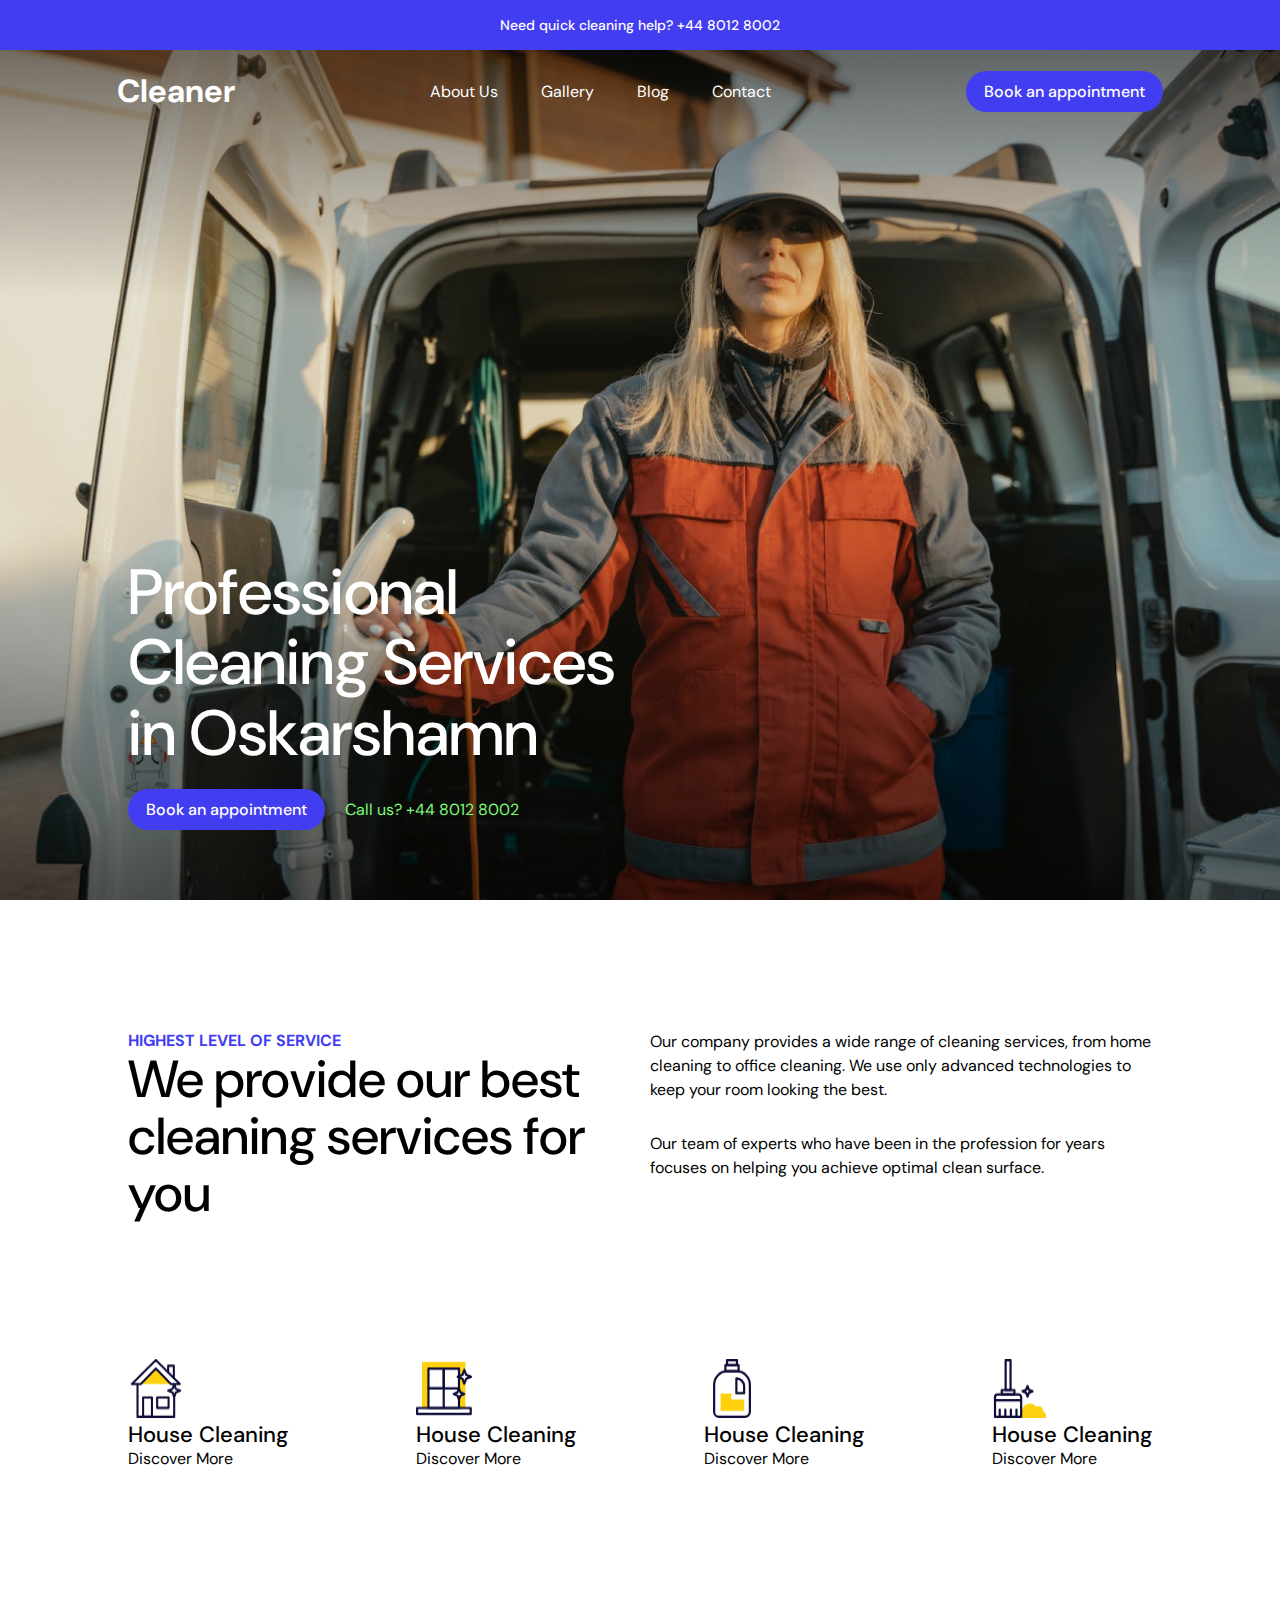
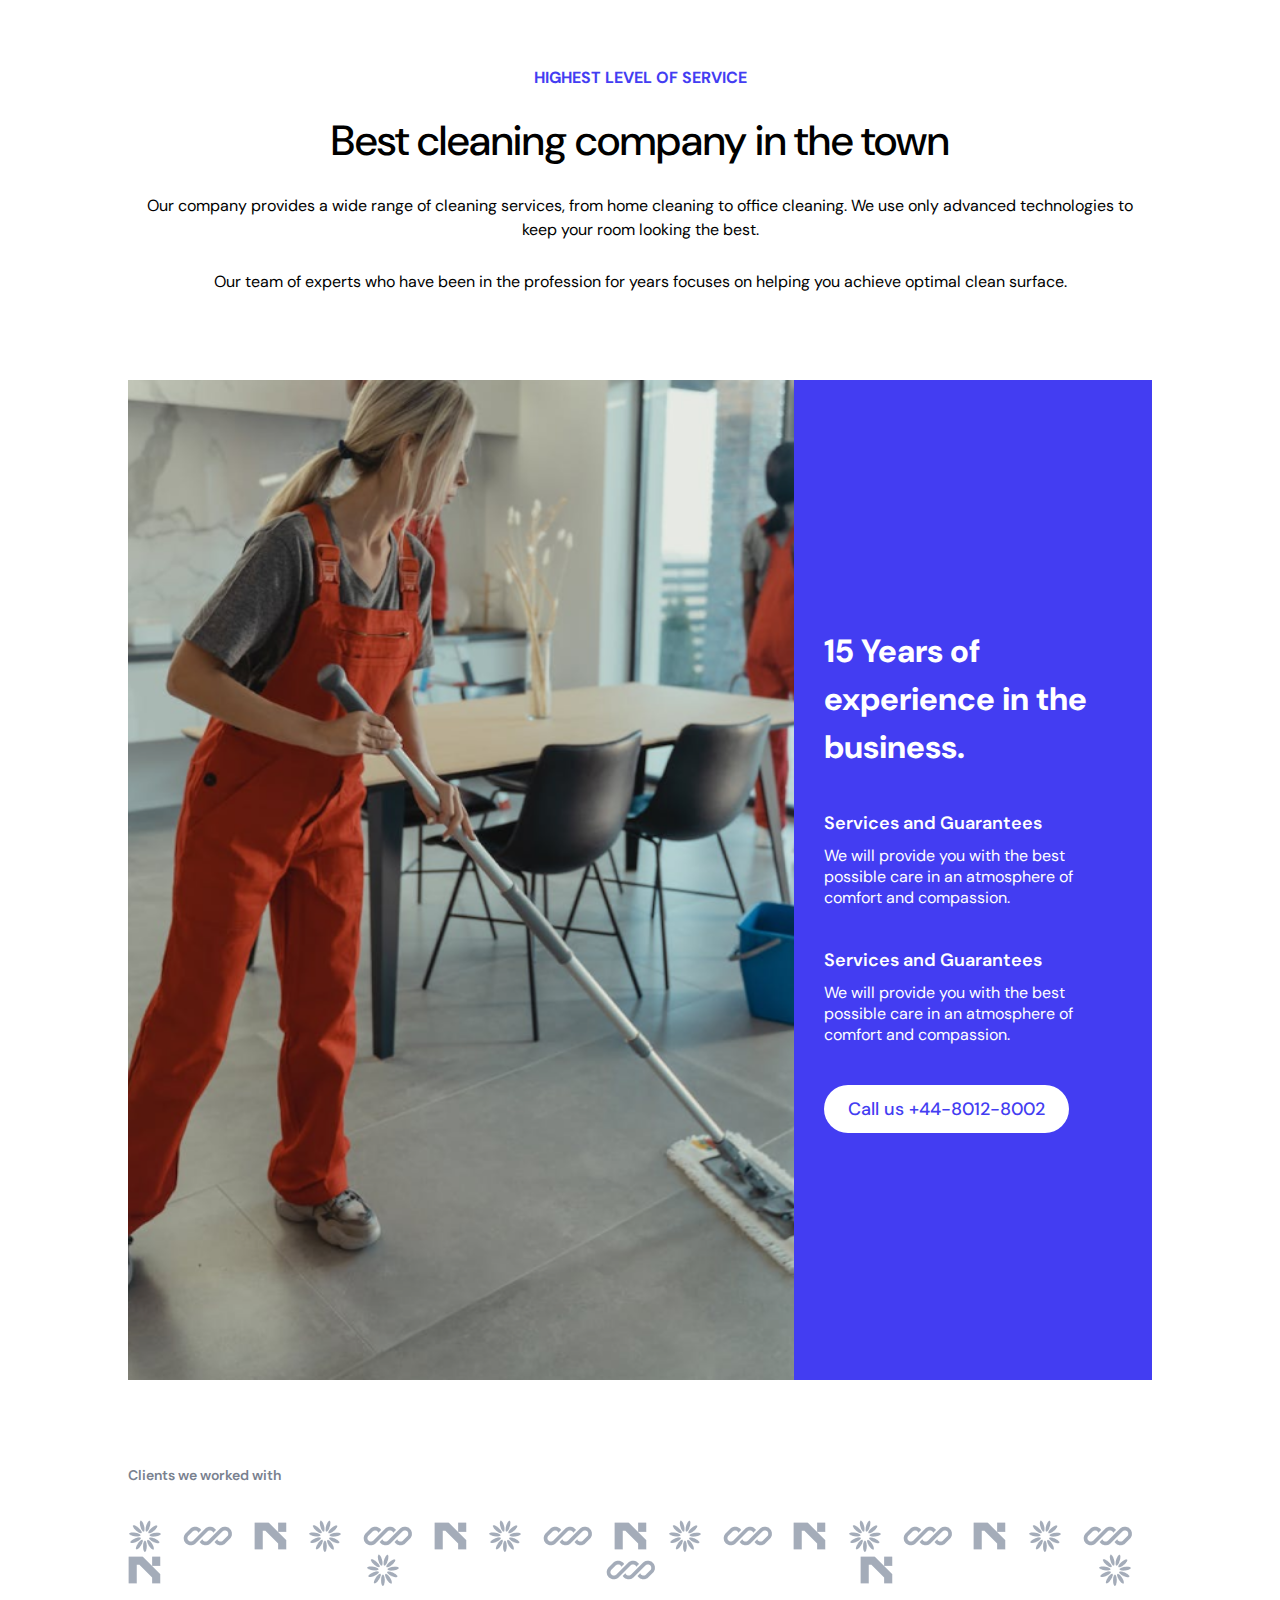
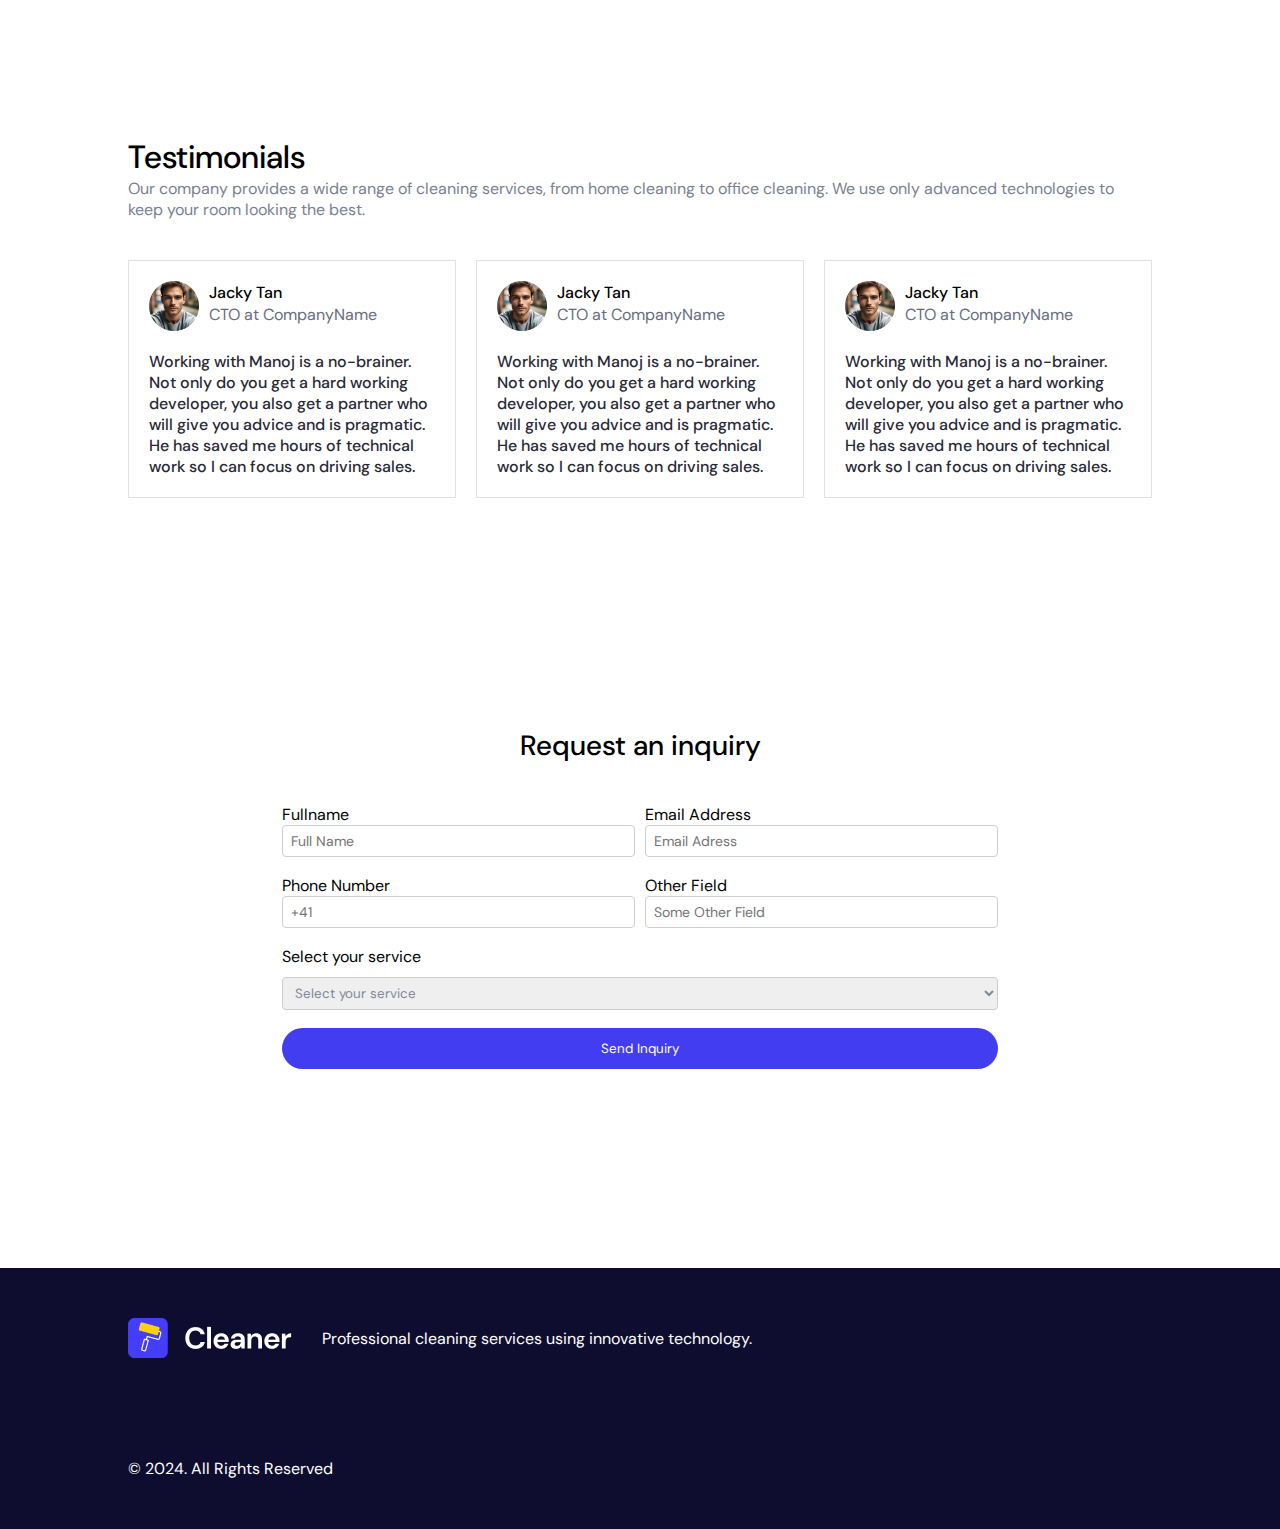
==== index.html @ 1b79e6c8 "Final changes" ====
<!DOCTYPE html>
<html lang="en">
    <head>
        <meta charset="UTF-8" />
        <meta name="format-detection" content="telephone=no" />
        <meta name="viewport" content="width=device-width, initial-scale=1.0" />
        <title>Document</title>
        <link rel="preconnect" href="https://fonts.googleapis.com" />
        <link rel="preconnect" href="https://fonts.gstatic.com" crossorigin />
        <link
            href="https://fonts.googleapis.com/css2?family=DM+Sans:ital,opsz,wght@0,9..40,100..1000;1,9..40,100..1000&display=swap"
            rel="stylesheet"
        />
        <link rel="stylesheet" href="style.css" />
        <script src="script.js"></script>
    </head>
    <body>
        <div id="overlay" class="overlay-nav">
            <div onclick="closeNav()" id="closeButton" class="close-button">
                <svg
                    fill="#000000"
                    height="800px"
                    width="800px"
                    version="1.1"
                    id="Capa_1"
                    xmlns="http://www.w3.org/2000/svg"
                    xmlns:xlink="http://www.w3.org/1999/xlink"
                    viewBox="0 0 460.775 460.775"
                    xml:space="preserve"
                >
                    <path
                        d="M285.08,230.397L456.218,59.27c6.076-6.077,6.076-15.911,0-21.986L423.511,4.565c-2.913-2.911-6.866-4.55-10.992-4.55
                    c-4.127,0-8.08,1.639-10.993,4.55l-171.138,171.14L59.25,4.565c-2.913-2.911-6.866-4.55-10.993-4.55
                    c-4.126,0-8.08,1.639-10.992,4.55L4.558,37.284c-6.077,6.075-6.077,15.909,0,21.986l171.138,171.128L4.575,401.505
                    c-6.074,6.077-6.074,15.911,0,21.986l32.709,32.719c2.911,2.911,6.865,4.55,10.992,4.55c4.127,0,8.08-1.639,10.994-4.55
                    l171.117-171.12l171.118,171.12c2.913,2.911,6.866,4.55,10.993,4.55c4.128,0,8.081-1.639,10.992-4.55l32.709-32.719
                    c6.074-6.075,6.074-15.909,0-21.986L285.08,230.397z"
                    />
                </svg>
            </div>
            <ul class="overlay-links">
                <li>About Us</li>
                <li>Gallery</li>
                <li>Blog</li>
                <li onclick="location.href='contact.html'">Contact</li>
            </ul>
            <button>Book an appointment</button>
        </div>
        <div class="container">
            <div class="header">
                <div class="header-contact">
                    <p>Need quick cleaning help? +44 8012 8002</p>
                </div>
                <div class="navigation">
                    <div onclick="location.href='index.html'" class="left-nav">
                        Cleaner
                    </div>
                    <div class="middle-nav">
                        <ul class="nav-links">
                            <li>About Us</li>
                            <li>Gallery</li>
                            <li>Blog</li>
                            <li onclick="location.href='contact.html'">
                                Contact
                            </li>
                        </ul>
                    </div>
                    <div class="right-nav">
                        <a href="#fullName">
                            <button class="book-button first-book-b">
                                Book an appointment
                            </button></a
                        >

                        <div
                            onclick="openNav()"
                            id="openButton"
                            class="hamburger-menu"
                        >
                            <span class="line-1"></span>
                            <span class="line-2"></span>
                            <span class="line-3"></span>
                        </div>
                    </div>
                </div>
                <div class="header-hero">
                    <h1>
                        Professional Cleaning Services in
                        <span>Oskarshamn</span>
                    </h1>
                    <div>
                        <button
                            onclick="location.href='#fullName'"
                            class="book-button"
                        >
                            Book an appointment
                        </button>
                        <p>Call us? +44 8012 8002</p>
                    </div>
                </div>
            </div>
        </div>
        <main>
            <section class="section-1">
                <div class="main-section">
                    <div class="main-title">
                        <p>HIGHEST LEVEL OF SERVICE</p>
                        <h2>We provide our best cleaning services for you</h2>
                    </div>
                    <div class="main-text">
                        <p>
                            Our company provides a wide range of cleaning
                            services, from home cleaning to office cleaning. We
                            use only advanced technologies to keep your room
                            looking the best.
                        </p>
                        <p>
                            Our team of experts who have been in the profession
                            for years focuses on helping you achieve optimal
                            clean surface.
                        </p>
                    </div>
                </div>

                <div class="services">
                    <div class="service">
                        <div class="service-image">
                            <img src="/images/house-cleaning.png" alt="" />
                        </div>
                        <div class="service-text">
                            <h3>House Cleaning</h3>
                            <p>Discover More</p>
                        </div>
                    </div>
                    <div
                        onclick="location.href='house-cleaning.html'"
                        class="service"
                    >
                        <div class="service-image">
                            <img src="/images/window-cleaning.png" alt="" />
                        </div>
                        <div class="service-text">
                            <h3>House Cleaning</h3>
                            <p>Discover More</p>
                        </div>
                    </div>

                    <div class="service">
                        <div class="service-image">
                            <img src="/images/pest-control.png" alt="" />
                        </div>
                        <div class="service-text">
                            <h3>House Cleaning</h3>
                            <p>Discover More</p>
                        </div>
                    </div>
                    <div class="service">
                        <div class="service-image">
                            <img src="/images/floor-cleaning.png" alt="" />
                        </div>
                        <div class="service-text">
                            <h3>House Cleaning</h3>
                            <p>Discover More</p>
                        </div>
                    </div>
                </div>
                <div class="highest">
                    <h3>HIGHEST LEVEL OF SERVICE</h3>
                    <h1>Best cleaning company in the town</h1>
                    <p>
                        Our company provides a wide range of cleaning services,
                        from home cleaning to office cleaning. We use only
                        advanced technologies to keep your room looking the
                        best.
                    </p>
                    <p>
                        Our team of experts who have been in the profession for
                        years focuses on helping you achieve optimal clean
                        surface.
                    </p>
                </div>
                <div class="experience">
                    <img
                        class="cleaning-image"
                        src="images/cleaning-pic.png"
                        alt=""
                    />

                    <div class="experience-text">
                        <h1>15 Years of experience in the business.</h1>
                        <p class="experience-title">Services and Guarantees</p>
                        <p class="experience-paragraph">
                            We will provide you with the best possible care in
                            an atmosphere of comfort and compassion.
                        </p>
                        <p class="experience-title">Services and Guarantees</p>
                        <p class="experience-paragraph">
                            We will provide you with the best possible care in
                            an atmosphere of comfort and compassion.
                        </p>
                        <button class="call-button">
                            Call us +44-8012-8002
                        </button>
                    </div>
                </div>
                <div class="clients">
                    <div class="clients-text">
                        <p>Clients we worked with</p>
                    </div>
                    <div class="clients-logos">
                        <img src="/images/client1.png" alt="client1" />
                        <img src="/images/client2.png" alt="client2" />
                        <img src="/images/client3.png" alt="client3" />
                        <img src="/images/client1.png" alt="client1" />
                        <img src="/images/client2.png" alt="client2" />
                        <img src="/images/client3.png" alt="client3" />
                        <img src="/images/client1.png" alt="client1" />
                        <img src="/images/client2.png" alt="client2" />
                        <img src="/images/client3.png" alt="client3" />
                        <img src="/images/client1.png" alt="client1" />
                        <img src="/images/client2.png" alt="client2" />
                        <img src="/images/client3.png" alt="client3" />
                        <img src="/images/client1.png" alt="client1" />
                        <img src="/images/client2.png" alt="client2" />
                        <img src="/images/client3.png" alt="client3" />
                        <img src="/images/client1.png" alt="client1" />
                        <img src="/images/client2.png" alt="client2" />
                        <img src="/images/client3.png" alt="client3" />
                        <img src="/images/client1.png" alt="client1" />
                        <img src="/images/client2.png" alt="client2" />
                        <img src="/images/client3.png" alt="client3" />
                        <img src="/images/client1.png" alt="client1" />
                    </div>
                </div>
                <div class="testimonials">
                    <div class="testimonials-text">
                        <h2>Testimonials</h2>
                        <p>
                            Our company provides a wide range of cleaning
                            services, from home cleaning to office cleaning. We
                            use only advanced technologies to keep your room
                            looking the best.
                        </p>
                    </div>
                    <div class="test-cards">
                        <div class="card">
                            <div class="card-header">
                                <div class="card-img">
                                    <img src="/images/profile-pic.png" alt="" />
                                </div>
                                <div class="profile-info">
                                    <p>Jacky Tan</p>
                                    <p>CTO at CompanyName</p>
                                </div>
                            </div>
                            <div class="card-description">
                                <p>
                                    Working with Manoj is a no-brainer. Not only
                                    do you get a hard working developer, you
                                    also get a partner who will give you advice
                                    and is pragmatic. He has saved me hours of
                                    technical work so I can focus on driving
                                    sales.
                                </p>
                            </div>
                        </div>
                        <div class="card">
                            <div class="card-header">
                                <div class="card-img">
                                    <img src="/images/profile-pic.png" alt="" />
                                </div>
                                <div class="profile-info">
                                    <p>Jacky Tan</p>
                                    <p>CTO at CompanyName</p>
                                </div>
                            </div>
                            <div class="card-description">
                                <p>
                                    Working with Manoj is a no-brainer. Not only
                                    do you get a hard working developer, you
                                    also get a partner who will give you advice
                                    and is pragmatic. He has saved me hours of
                                    technical work so I can focus on driving
                                    sales.
                                </p>
                            </div>
                        </div>
                        <div class="card">
                            <div class="card-header">
                                <div class="card-img">
                                    <img src="/images/profile-pic.png" alt="" />
                                </div>
                                <div class="profile-info">
                                    <p>Jacky Tan</p>
                                    <p>CTO at CompanyName</p>
                                </div>
                            </div>
                            <div class="card-description">
                                <p>
                                    Working with Manoj is a no-brainer. Not only
                                    do you get a hard working developer, you
                                    also get a partner who will give you advice
                                    and is pragmatic. He has saved me hours of
                                    technical work so I can focus on driving
                                    sales.
                                </p>
                            </div>
                        </div>
                    </div>
                </div>

                <div class="form-container">
                    <p>Request an inquiry</p>
                    <form action="https://submit-form.com/Z5IP2fcRi">
                        <div class="first-inputs">
                            <div class="input-container">
                                <label for="fullName">Fullname</label>
                                <input
                                    name="fullName"
                                    type="text"
                                    placeholder="Full Name"
                                    id="fullName"
                                    required
                                />
                            </div>
                            <div class="input-container">
                                <label for="emailAddress">Email Address</label>
                                <input
                                    name="emailAddress"
                                    type="email"
                                    placeholder="Email Adress"
                                    id="emailAddress"
                                    required
                                />
                            </div>
                        </div>
                        <div class="second-input">
                            <div class="input-container">
                                <label for="phoneNumber">Phone Number</label>
                                <input
                                    type="number"
                                    placeholder="+41"
                                    name="phoneNumber"
                                    id="phoneNumber"
                                    required
                                />
                            </div>
                            <div class="input-container">
                                <label for="otherField">Other Field</label>
                                <input
                                    name="otherField"
                                    id="otherField"
                                    type="text"
                                    placeholder="Some Other Field"
                                    required
                                />
                            </div>
                        </div>
                        <div
                            style="
                                display: flex;
                                flex-direction: column;
                                gap: 10px;
                            "
                        >
                            <label for="select-service"
                                >Select your service</label
                            >
                            <select
                                id="select"
                                name="select-service1"
                                id="select-service"
                                required
                            >
                                <option value="">Select your service</option>
                                <option value="house-cleaning">
                                    House Cleaning
                                </option>
                                <option value="car-cleaning">
                                    Car Cleaning
                                </option>
                                <option value="room-cleaning">
                                    Room Cleaning
                                </option>
                                <option value="window-cleaning">
                                    Window Cleaning
                                </option>
                            </select>
                        </div>
                        <div class="window-form" id="window-form">
                            <div id="window-grid-div" class="window-grid-div">
                                <div class="input-flex">
                                    <input
                                        type="radio"
                                        id="option1"
                                        name="window1"
                                        value="option1"
                                    />
                                </div>

                                <label class="option-box" for="option1">
                                    <img src="/images/23x52.png" />
                                    <p class="window-type">Window Type</p>
                                    <p class="dimensions">23x52cm</p>
                                </label>
                            </div>
                            <div class="window-grid-div">
                                <div class="input-flex">
                                    <input
                                        type="radio"
                                        id="option2"
                                        name="window2"
                                        value="option2"
                                    />
                                </div>

                                <label class="option-box" for="option2">
                                    <img src="/images/23x52.png" />
                                    <p class="window-type">Window Type</p>
                                    <p class="dimensions">23x52cm</p>
                                </label>
                            </div>
                            <div class="window-grid-div">
                                <div class="input-flex">
                                    <input
                                        type="radio"
                                        id="option3"
                                        name="window3"
                                        value="option3"
                                    />
                                </div>

                                <label class="option-box" for="option3">
                                    <img src="/images/23x52.png" />
                                    <p class="window-type">Window Type</p>
                                    <p class="dimensions">23x52cm</p>
                                </label>
                            </div>
                            <div class="window-grid-div">
                                <div class="input-flex">
                                    <input
                                        type="radio"
                                        id="option4"
                                        name="window4"
                                        value="option4"
                                    />
                                </div>

                                <label class="option-box" for="option4">
                                    <img src="/images/23x52.png" />
                                    <p class="window-type">Window Type</p>
                                    <p class="dimensions">23x52cm</p>
                                </label>
                            </div>
                            <div class="window-grid-div">
                                <div class="input-flex">
                                    <input
                                        type="radio"
                                        id="option5"
                                        name="window5"
                                        value="option5"
                                    />
                                </div>

                                <label class="option-box" for="option5">
                                    <img src="/images/window4.png" />
                                    <p class="window-type">Window Type</p>
                                    <p class="dimensions">23x52cm</p>
                                </label>
                            </div>
                            <div class="window-grid-div">
                                <div class="input-flex">
                                    <input
                                        type="radio"
                                        id="option6"
                                        name="window6"
                                        value="option6"
                                    />
                                </div>

                                <label class="option-box" for="option6">
                                    <img src="/images/window3.png" />
                                    <p class="window-type">Window Type</p>
                                    <p class="dimensions">23x52cm</p>
                                </label>
                            </div>
                            <div class="window-grid-div">
                                <div class="input-flex">
                                    <input
                                        type="radio"
                                        id="option7"
                                        name="window7"
                                        value="option7"
                                    />
                                </div>

                                <label class="option-box" for="option7">
                                    <img src="/images/window2.png" />
                                    <p class="window-type">Window Type</p>
                                    <p class="dimensions">23x52cm</p>
                                </label>
                            </div>
                            <div class="window-grid-div">
                                <div class="input-flex">
                                    <input
                                        type="radio"
                                        id="option8"
                                        name="window8"
                                        value="option8"
                                    />
                                </div>

                                <label class="option-box" for="option8">
                                    <img src="/images/23x52.png" />
                                    <p class="window-type">Window Type</p>
                                    <p class="dimensions">23x52cm</p>
                                </label>
                            </div>
                        </div>

                        <button class="submit-button" type="submit">
                            Send Inquiry
                        </button>
                    </form>
                </div>
            </section>
        </main>
        <footer>
            <div class="footeri">
                <img src="/images/footeri.png" alt="" />
                <p>
                    Professional cleaning services using innovative technology.
                </p>
            </div>
            <div class="footeri-2">
                <p>© 2024. All Rights Reserved</p>
            </div>
        </footer>
        <script>
            const selectElement = document.getElementById('select')
            const windowForm = document.getElementById('window-form')

            const parentDiv = document.getElementById('window-grid-div')
            const radios = document.querySelectorAll('input[name="options"]')

            const elementToStyle = document.getElementById('overlay')
            const closeButton = document.getElementById('closeButton')
            const openButton = document.getElementById('openButton')

            selectElement.addEventListener('change', function () {
                if (this.value === 'window-cleaning') {
                    windowForm.classList.add('selected')
                } else {
                    windowForm.classList.remove('selected')
                }
            })

            function closeNav() {
                elementToStyle.classList.remove('active-overlay')
            }
            function openNav() {
                elementToStyle.classList.toggle('active-overlay')
                console.log('hello')
            }
        </script>
    </body>
</html>
---- style.css ----
* {
    margin: 0;
    padding: 0;
    box-sizing: border-box;
    font-family: DM Sans;
}
html,
body {
    height: 100%;
}
.container {
    position: relative;
    height: 100vh;
    background: url(images/Hero\ -\ Section.png) no-repeat center center fixed;
    -webkit-background-size: cover;
    -moz-background-size: cover;
    -o-background-size: cover;
    background-size: cover;
    max-height: 1000px;
    padding-bottom: 50px;
}
.header {
    display: flex;
    flex-direction: column;
    justify-content: start;
    height: 100%;
    align-items: center;
    margin: auto;
    position: relative;
}
.header-contact {
    font-size: 14px;
    font-weight: 500;
    letter-spacing: -1%;
    background-color: #433df2;
    width: 100%;
    height: 50px;
    color: #ffffff;
    display: flex;
    align-items: center;
    justify-content: center;
}
.navigation {
    display: flex;
    width: 100%;
    justify-content: space-around;
    align-items: center;
    padding: 20px 20px;
}
.left-nav {
    color: #ffffff;
    font-size: 32px;
    font-weight: 700;
}
.nav-links {
    list-style: none;
    display: flex;
    gap: 43px;
    font-weight: 400;
    font-size: 16px;
    color: #ffffff;
}
.nav-links li {
    float: right;
    cursor: pointer;
}

.book-button {
    cursor: pointer;
    outline: none;
    border: none;
    border-radius: 26px;
    background-color: #433df2;
    color: #ffffff;
    padding: 10px 18px;
    font-weight: 500;
    font-size: 16px;
    /*width: 199px;
    height: 41px;*/
}
.right-nav {
    display: flex;
    align-items: center;
    gap: 20px;
}
.hamburger-menu {
    width: 40px;
    height: 30px;
    display: flex;
    flex-direction: column;
    justify-content: space-between;
    display: none;
}
.hamburger-menu span {
    width: 100%;
    height: 3px;
    background-color: #ffffff;
    gap: 10px;
    border-radius: 10px;
}
.header-hero {
    display: flex;
    width: 80%;
    flex-direction: column;
    gap: 20px;
    flex-grow: 1;
    justify-content: end;
    margin: 0px 20px 20px 20px;
    max-width: 1440px;
}
.header-hero h1 {
    font-size: 64px;
    font-weight: 500;
    letter-spacing: -3%;
    line-height: 110%;
    color: #ffffff;
    width: 50%;
}
.header-hero h1 span {
    position: relative;
    z-index: 1;
}
.header-hero h1 span img {
    position: absolute;
    top: 60px;
    left: 20px;
    width: 300px;
    opacity: 0.7;
}
.header-hero div {
    display: flex;
    align-items: center;
    gap: 20px;
}
.header-hero div > p {
    color: #7efb78;
}
/**/

main {
    display: flex;
    justify-content: center;
}
.section-1 {
    width: 80%;
    padding-top: 130px;
    min-height: 100vh;
    max-width: 1440px;
}

.main-section {
    display: flex;
    flex-wrap: wrap;
    gap: 20px;
}
.main-text,
.main-title {
    flex: 1;
}

.main-title p {
    color: #433df2;
    font-weight: bold;
    font-size: 16px;
    letter-spacing: 2%;
}
.main-title h2 {
    font-weight: 500;
    font-size: 52px;
    letter-spacing: -3%;
    line-height: 110%;
}
.main-text p {
    font-family: 400;
    font-size: 16;
    color: #000000;
    line-height: 150%;
    letter-spacing: -3%;
}
.main-text {
    display: flex;
    flex-direction: column;
    gap: 30px;
}
.services {
    margin-top: 136px;
    display: flex;
    gap: 20px;
    flex-wrap: wrap;
    flex-direction: row;
    width: 100%;
    justify-content: space-between;
}
.service {
    min-width: 100px;
    cursor: pointer;
}
.service-image img {
    width: 56px;
    height: 59px;
}
.service-text h3 {
    font-weight: 500;
    font-size: 22px;
    line-height: 110%;
    letter-spacing: -3%;
    color: #000000;
}
.services-div1,
.services-div2 {
    display: flex;
    width: 50%;
}
.service-text {
    font-size: 16px;
    font-weight: 400;
    letter-spacing: -3%;
    line-height: 150%;
}
.highest {
    display: flex;
    flex-direction: column;
    justify-content: center;
    margin-top: 196px;
    text-align: center;
    gap: 28px;
    margin-bottom: 86px;
}
.highest h3 {
    color: #433df2;
    font-weight: bold;
    font-size: 16px;
    letter-spacing: 2%;
}
.highest h1 {
    font-weight: 500;
    font-size: 42px;
    line-height: 120%;
    letter-spacing: -3%;
    color: #000000;
}
.highest p {
    font-weight: 400;
    font-size: 16px;
    line-height: 150%;
    letter-spacing: -3%;
    color: #000000;
}
.clients {
    margin-top: 86px;
    margin-bottom: 149px;
    display: flex;
    flex-direction: column;
    gap: 35px;
}
.clients-logos {
    display: flex;
    flex-wrap: wrap;
    justify-content: space-between;
}
.clients-logos img {
    margin-right: 20px;
    object-fit: contain;
}
.clients-text {
    font-size: 14px;
    font-weight: 600;
    letter-spacing: 6%;
    color: #79818f;
}
.test-cards {
    display: flex;
    justify-content: center;
    flex-wrap: wrap;
    gap: 20px;
}
.card {
    border: 1px solid #dfe1e7;
    padding: 20px;
    flex: 1;
    min-width: 200px;
}
.card-header {
    display: flex;
    gap: 10px;
    margin-bottom: 15px;
}
.profile-info p:first-child {
    font-size: 16px;
    font-weight: 500;
    line-height: 24px;
    letter-spacing: -0.5%;
    color: #000000;
}
.profile-info p:last-child {
    font-size: 14;
    line-height: 20px;
    letter-spacing: -0.5%;
    color: #666d80;
}
.card-description p {
    font-weight: 500;
    font-size: 15;
    color: #272835;
}

.testimonials-text {
    margin-bottom: 40px;
}
.testimonials-text h2 {
    font-weight: 500;
    font-size: 32px;
    letter-spacing: -1%;
    color: #000000;
}
.testimonials-text p {
    font-weight: 400;
    font-size: 16px;
    letter-spacing: -3%;
    color: #79818f;
}
.testimonials {
    margin-bottom: 130px;
}
footer {
    background-color: #0e0d2f;
    padding: 50px 10%;
    color: #ffffff;
    margin-top: 100px;
}
.footeri {
    display: flex;
    align-items: center;
    gap: 30px;
    margin-bottom: 100px;
}
.experience {
    display: flex;
    height: 1000px;
}
.experience-text {
    background-color: #433df2;
    width: 35%;
    height: 100%;
    display: flex;
    flex-direction: column;
    justify-content: center;
    align-items: start;
    gap: 40px;
    text-align: left;
    padding: 30px;
}
.experience-text h1 {
    font-size: 32px;
    font-weight: 800;
    letter-spacing: -3%;
    line-height: 150%;
    color: #ffffff;
}
.experience-title {
    font-weight: 600;
    font-size: 18px;
    letter-spacing: -3%;
    color: #ffffff;
    margin-bottom: -30px;
}
.experience-paragraph {
    font-size: 16px;
    font-weight: 400;
    letter-spacing: -3%;
    color: #ffffff;
}
.cleaning-image {
    max-width: 100%;
    max-height: 100%;
    object-fit: cover;
    width: 65%;
    height: 100%;
    object-position: top;
}
.call-button {
    padding: 12px 24px;
    color: #433df2;
    background-color: #ffffff;
    outline: none;
    border-radius: 26px;
    border: none;
    font-size: 18px;
    font-weight: 500;
    letter-spacing: -1%;
}
.overlay-nav {
    position: fixed;
    top: 0px;
    right: -400px;
    background-color: #ffffff;
    height: 100%;
    display: flex;
    flex-direction: column;
    gap: 30px;
    padding: 30px;
    transition: right 0.7s ease;
}
.active-overlay {
    right: 0px;
    width: 100%;
    z-index: 3;
}
.close-button {
    width: 25px;
    height: 25px;
}
.close-button svg {
    max-width: 100%;
    max-height: 100%;
}
.overlay-links {
    list-style: none;
    display: flex;
    flex-direction: column;
    gap: 30px;
    font-weight: 400;
    font-size: 16px;
}
.overlay-links li {
    font-size: 24px;
    cursor: pointer;
}
.overlay-nav button {
    padding: 12px 24px;
    background-color: #433df2;
    color: #ffffff;
    outline: none;
    border-radius: 26px;
    border: none;
    font-size: 18px;
    font-weight: 500;
    letter-spacing: -1%;
}

@media (max-width: 1024px) {
    .nav-links {
        display: none;
    }
    .navigation {
        padding: 10px;
    }
    .section-1 {
        width: 90%;
    }
    .header-hero div {
        flex-direction: column;
        justify-content: start;
        align-items: start;
    }
    .hamburger-menu {
        display: flex;
    }
    .header-hero h1 {
        font-size: 52px;
        width: 100%;
    }

    .header-hero h1 span img {
        width: 170px;
        top: 40px;
    }
    .first-book-b {
        display: none;
    }
    .experience {
        flex-direction: column;
        height: auto;
    }
    .experience-text,
    .experience img {
        width: 100%;
    }
    .header-hero {
        width: 90%;
    }
    .main-section {
        flex-direction: column;
    }
    .form-container form {
        width: 100%;
        max-width: 100%;
    }
    .first-inputs,
    .second-input {
        flex-direction: column;
    }
    .footeri {
        flex-direction: column;
    }
    .footeri > p {
        text-align: center;
    }
    .footeri-2 p {
        text-align: center;
    }
}
@media (max-width: 762px) {
    .experience-text {
        padding: 20px;
        padding-bottom: 30px;
    }
    .experience-text h1 {
        line-height: 120%;
    }
    .window-form {
        grid-template-columns: repeat(2, 1fr);
    }
    .header-contact {
        text-align: center;
    }
    .navigation {
        justify-content: space-between;
    }
    .footeri-2 {
        display: flex;
        justify-content: center;
        align-items: center;
    }
    .services {
        align-items: center;
        gap: 40px;
    }
    .container {
        background-repeat: repeat-y;
    }
    .main-title h2 {
        font-size: 38px;
    }
    .header-hero h1 {
        font-size: 38px;
    }
    .testimonials-text h2 {
        margin-bottom: 20px;
    }
}
.form-container {
    display: flex;
    position: relative;
    flex-direction: column;
    min-height: 60vh;
    width: 100%;
    max-width: 1440px;
    justify-content: center;
    align-items: center;
}
.form-container > p {
    font-size: 28px;
    color: #000000;
    font-weight: 500;
    margin-bottom: 40px;
}
form {
    max-width: 70%;
    width: 100%;
    display: flex;
    flex-direction: column;
    gap: 18px;
}
.first-inputs,
.second-input {
    display: flex;
    gap: 10px;
}

.input-container {
    display: flex;
    flex-direction: column;
    flex: 1;
}
.input-container input {
    border: 1px solid #cecece;
    padding: 6px 8px;
    border-radius: 4px;
    font-size: 14px;
    color: #818898;
}
.input-container input:placeholder {
    font-family: DM Sans;
}
.submit-button {
    padding: 12px 0px;
    border: none;
    border-radius: 24px;
    color: #ffffff;
    background-color: #433df2;
}
form select {
    border: 1px solid #cecece;
    padding: 6px 8px;
    color: #818898;
    border-radius: 4px;
}
form select:active {
    outline: none;
}
.window-form {
    display: none;
    grid-template-columns: repeat(auto-fit, minmax(130px, 1fr));
    height: auto;
    place-items: center;
    gap: 10px;
}
.selected {
    display: grid;
}
.option-box {
    display: flex;
    flex-direction: column;
}
.window-grid-div {
    display: flex;
    flex-direction: row-reverse;
    border: #b4b4b4 1px solid;
    border-radius: 4px;
    padding: 10px;
    width: 135px;
    height: 200px;
}
.window-grid-div input:checked {
    background-color: #433df2;
}
.input-flex {
    display: inline-block;
    height: 13px;
}
.window-type {
    font-size: 14px;
    font-weight: 500;
}
.dimensions {
    font-size: 12px;
    font-weight: 400;
    color: #79818f;
}
.option-box img {
    aspect-ratio: 9/16;
    max-width: 80%;
    max-height: 100%;
    width: 100%;
}
@media (min-width: 1024px) {
    .active-overlay {
        display: none;
    }
}
html {
    scroll-behavior: smooth;
}
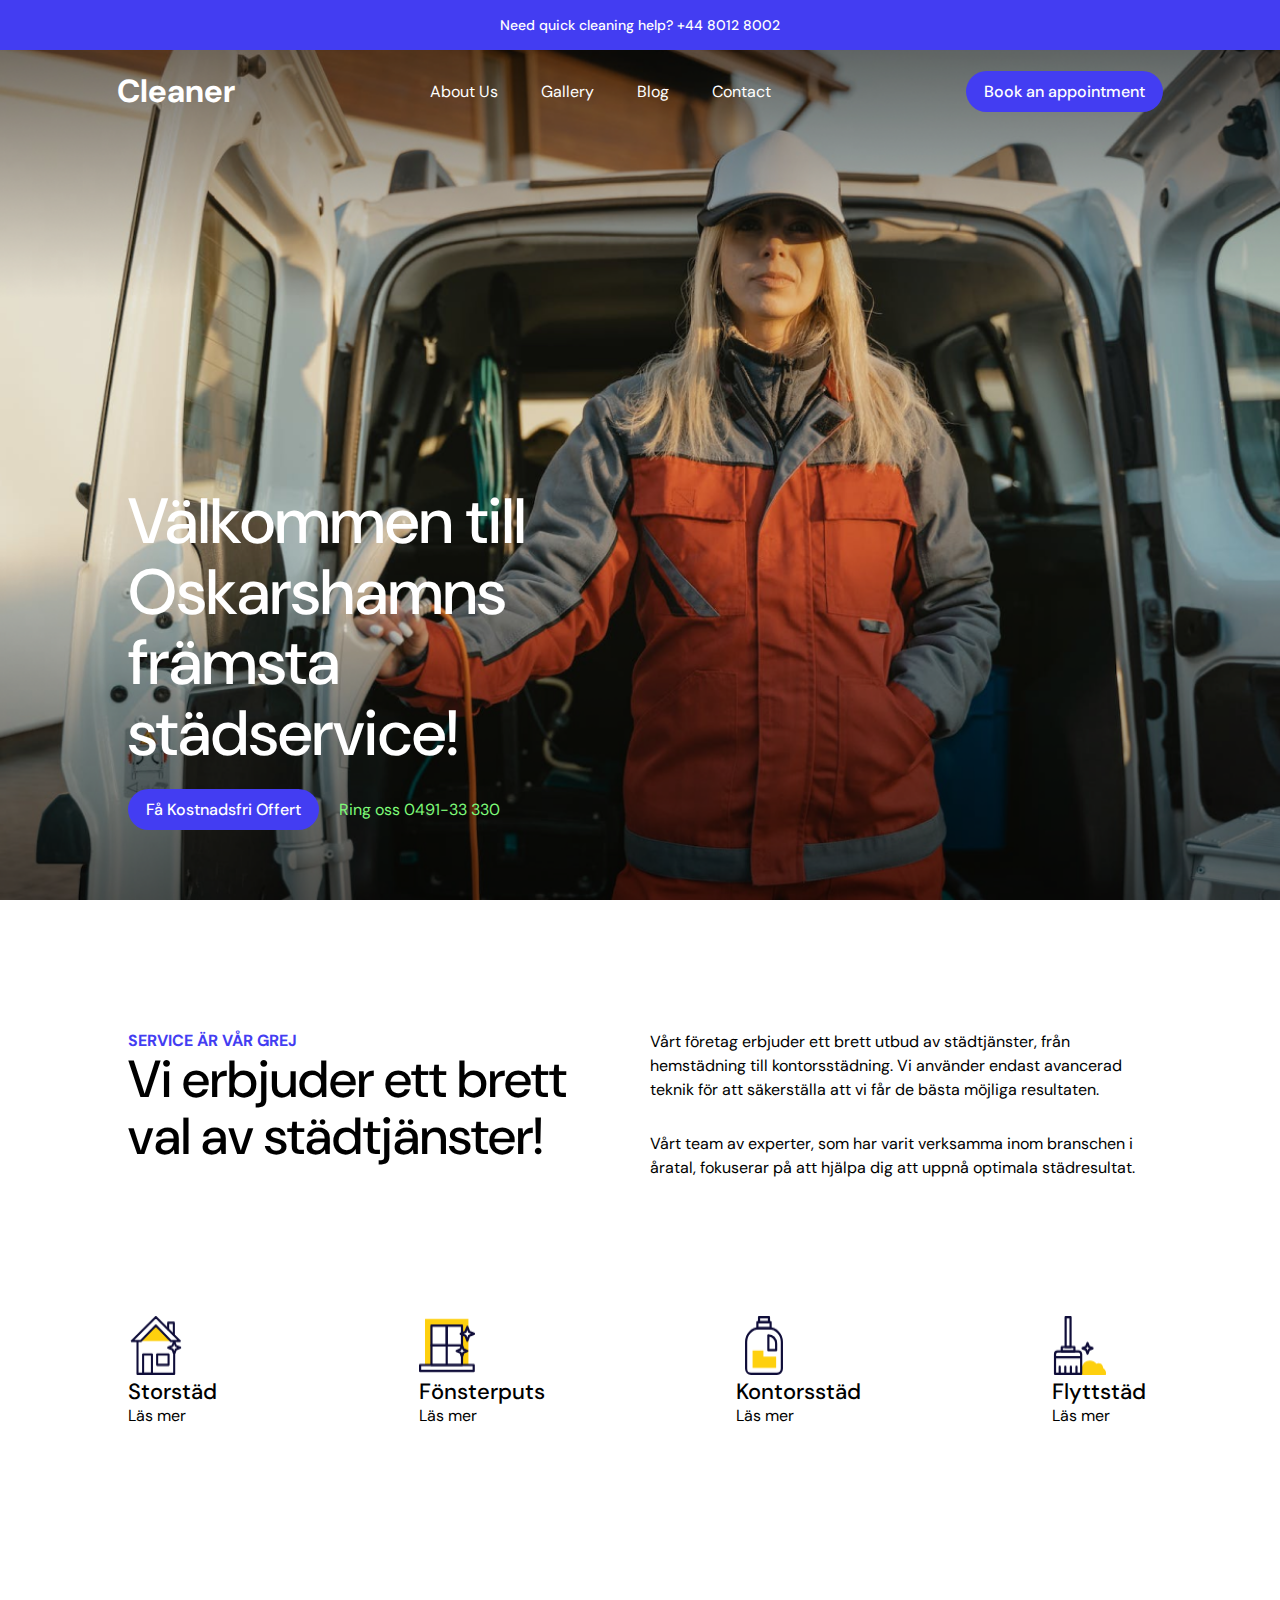
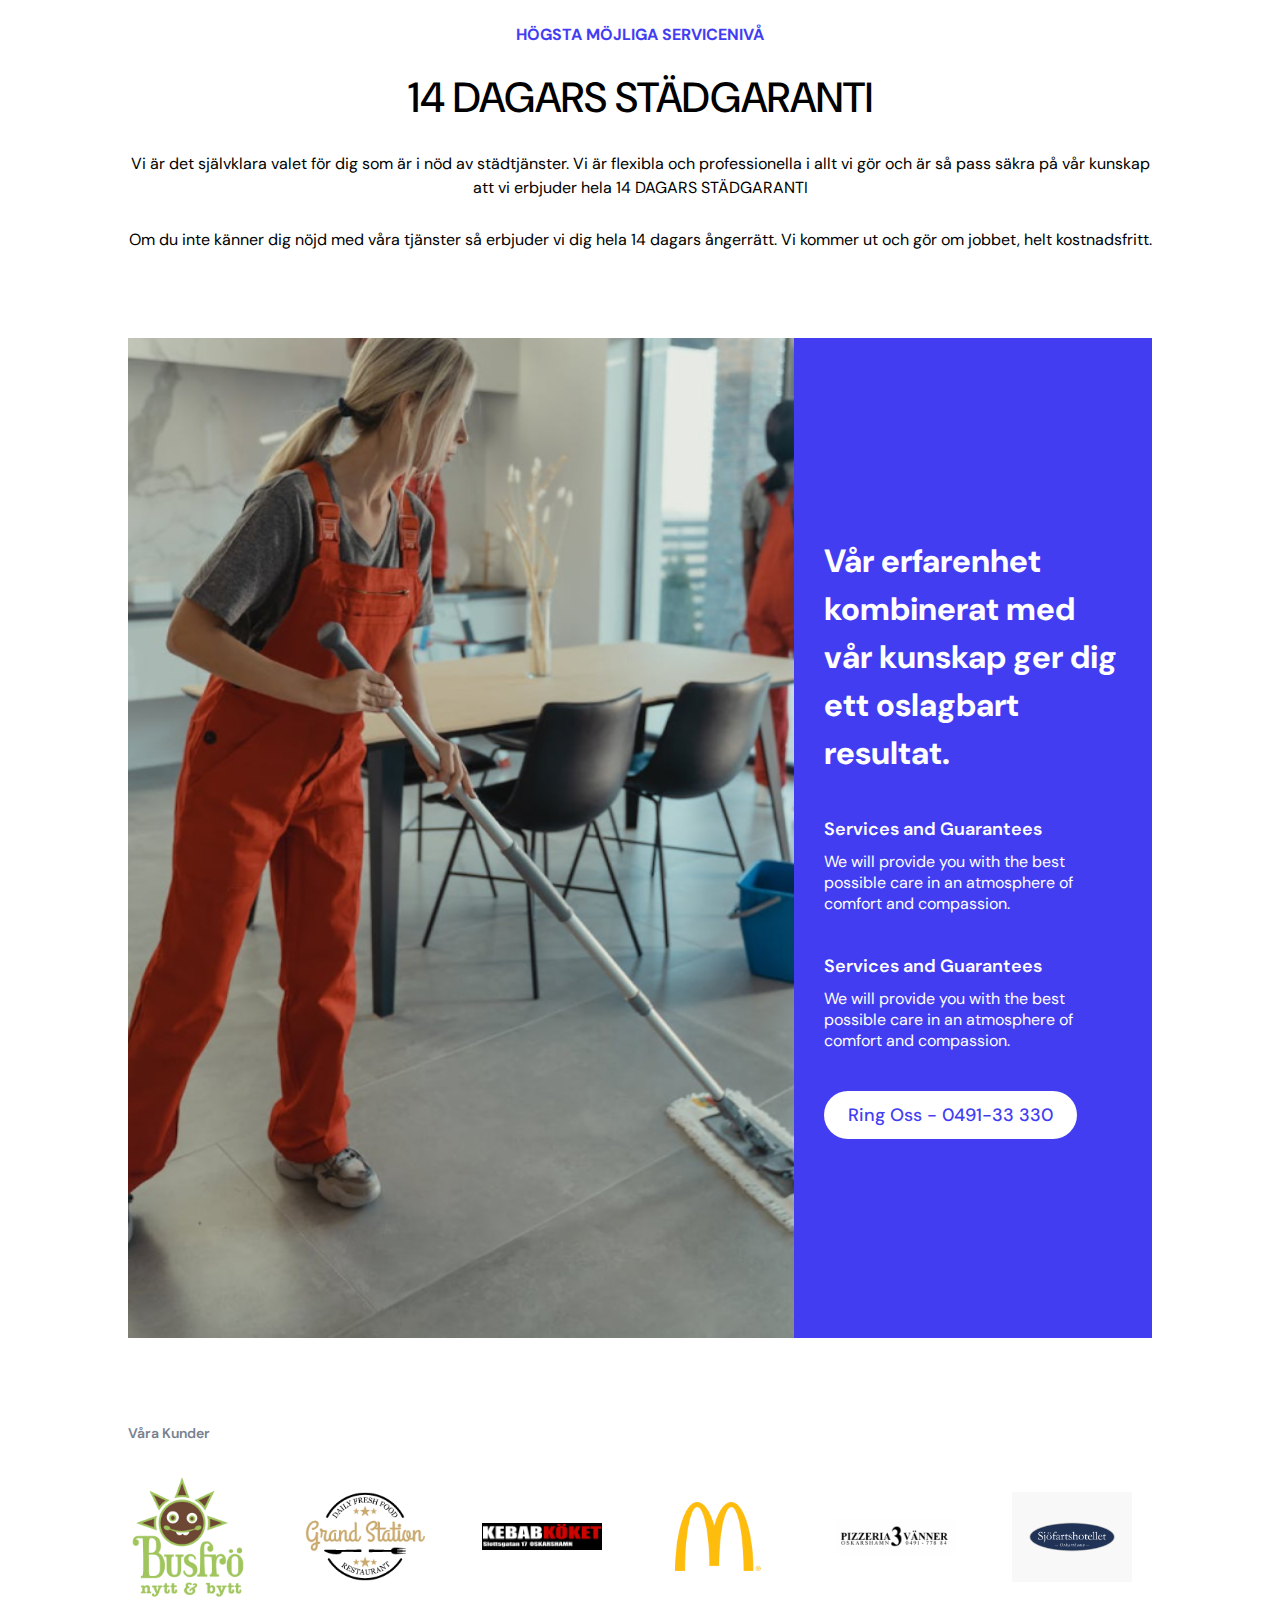
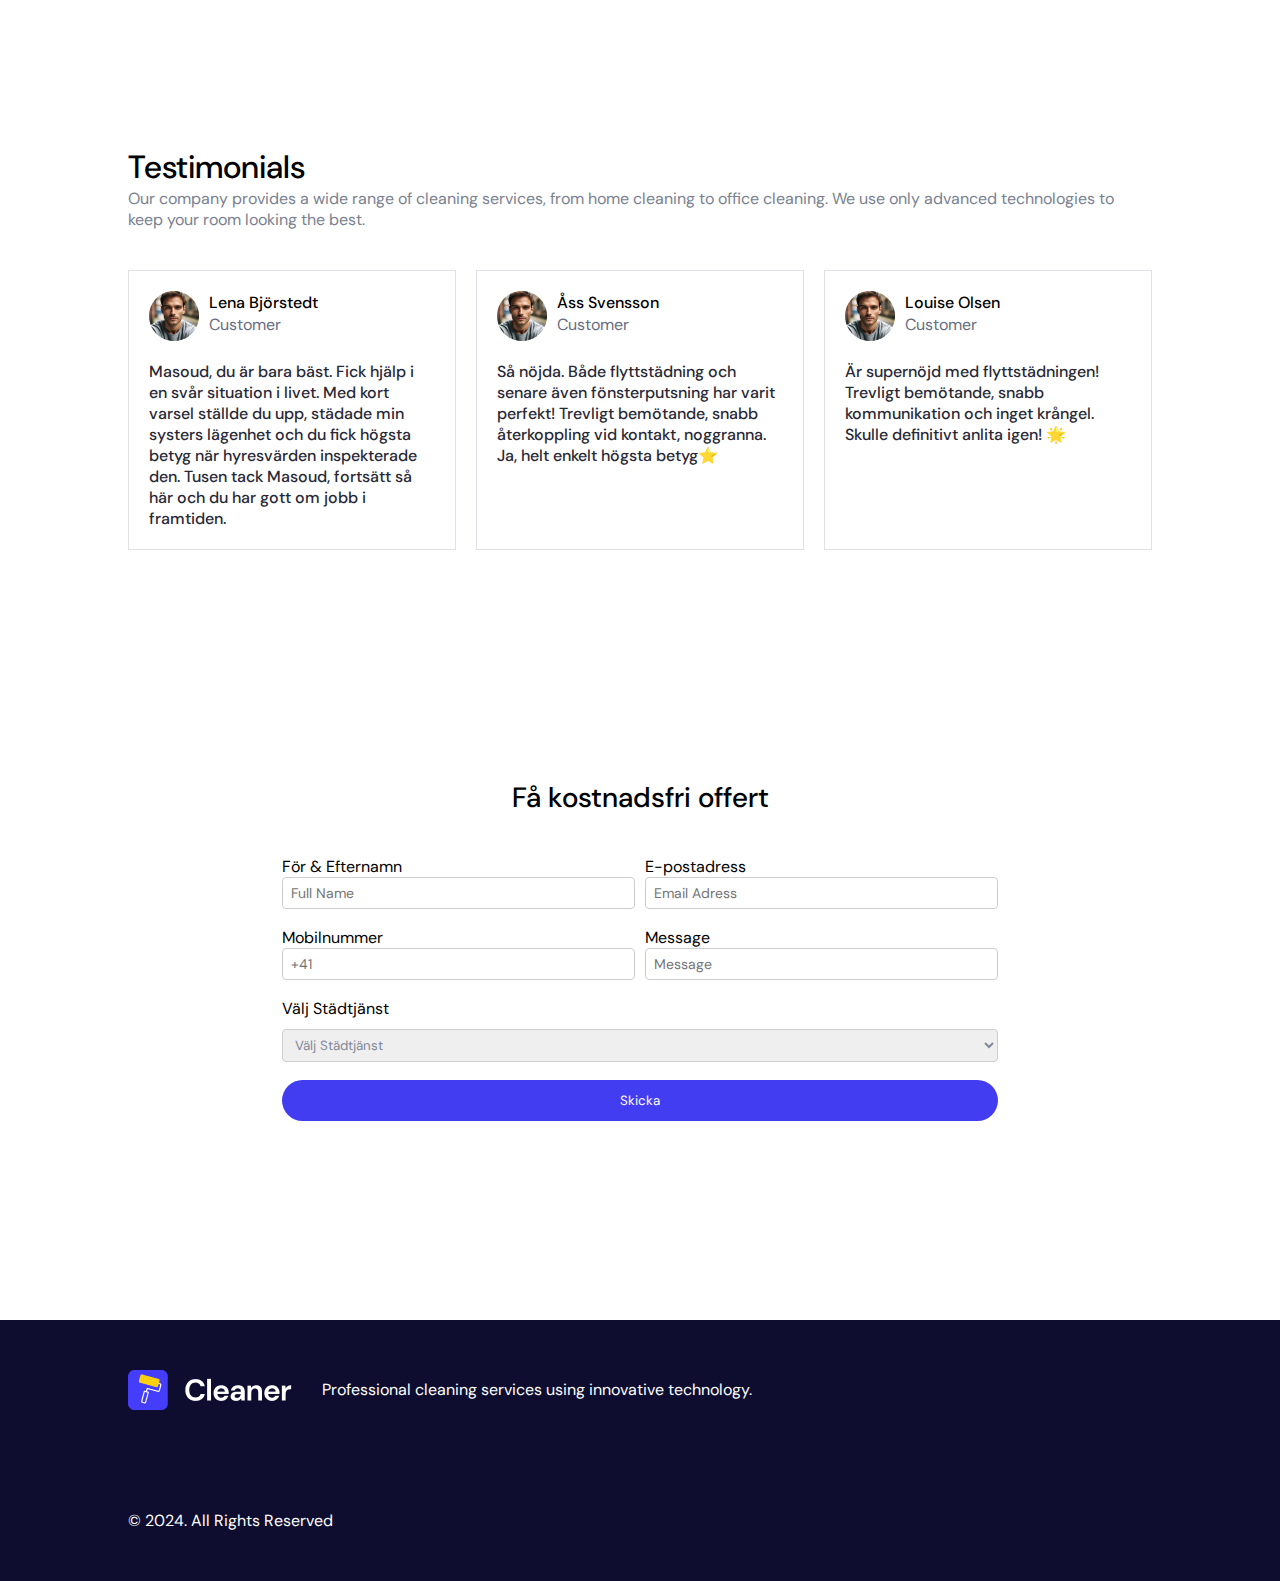
==== commit 434a52f6: "final final final final" ====
--- a/index.html
+++ b/index.html
@@ -3,7 +3,11 @@
     <head>
         <meta charset="UTF-8" />
         <meta name="format-detection" content="telephone=no" />
-        <meta name="viewport" content="width=device-width, initial-scale=1.0" />
+        <meta
+            name="viewport"
+            content="width=device-width, initial-scale=1.0,
+        maximum-scale=1"
+        />
         <title>Document</title>
         <link rel="preconnect" href="https://fonts.googleapis.com" />
         <link rel="preconnect" href="https://fonts.gstatic.com" crossorigin />
@@ -12,7 +16,6 @@
             rel="stylesheet"
         />
         <link rel="stylesheet" href="style.css" />
-        <script src="script.js"></script>
     </head>
     <body>
         <div id="overlay" class="overlay-nav">
@@ -84,18 +87,15 @@
                     </div>
                 </div>
                 <div class="header-hero">
-                    <h1>
-                        Professional Cleaning Services in
-                        <span>Oskarshamn</span>
-                    </h1>
+                    <h1>Välkommen till Oskarshamns främsta städservice!</h1>
                     <div>
                         <button
                             onclick="location.href='#fullName'"
                             class="book-button"
                         >
-                            Book an appointment
+                            Få Kostnadsfri Offert
                         </button>
-                        <p>Call us? +44 8012 8002</p>
+                        <p>Ring oss 0491-33 330</p>
                     </div>
                 </div>
             </div>
@@ -104,79 +104,88 @@
             <section class="section-1">
                 <div class="main-section">
                     <div class="main-title">
-                        <p>HIGHEST LEVEL OF SERVICE</p>
-                        <h2>We provide our best cleaning services for you</h2>
+                        <p>SERVICE ÄR VÅR GREJ</p>
+                        <h2>Vi erbjuder ett brett val av städtjänster!</h2>
                     </div>
                     <div class="main-text">
                         <p>
-                            Our company provides a wide range of cleaning
-                            services, from home cleaning to office cleaning. We
-                            use only advanced technologies to keep your room
-                            looking the best.
+                            Vårt företag erbjuder ett brett utbud av
+                            städtjänster, från hemstädning till kontorsstädning.
+                            Vi använder endast avancerad teknik för att
+                            säkerställa att vi får de bästa möjliga resultaten.
                         </p>
                         <p>
-                            Our team of experts who have been in the profession
-                            for years focuses on helping you achieve optimal
-                            clean surface.
+                            Vårt team av experter, som har varit verksamma inom
+                            branschen i åratal, fokuserar på att hjälpa dig att
+                            uppnå optimala städresultat.
                         </p>
                     </div>
                 </div>
 
                 <div class="services">
-                    <div class="service">
+                    <div
+                        class="service"
+                        onclick="location.href='house-cleaning.html'"
+                    >
                         <div class="service-image">
                             <img src="/images/house-cleaning.png" alt="" />
                         </div>
                         <div class="service-text">
-                            <h3>House Cleaning</h3>
-                            <p>Discover More</p>
+                            <h3>Storstäd</h3>
+                            <p>Läs mer</p>
                         </div>
                     </div>
                     <div
-                        onclick="location.href='house-cleaning.html'"
                         class="service"
+                        onclick="location.href='fonsterputs.html'"
                     >
                         <div class="service-image">
                             <img src="/images/window-cleaning.png" alt="" />
                         </div>
                         <div class="service-text">
-                            <h3>House Cleaning</h3>
-                            <p>Discover More</p>
-                        </div>
-                    </div>
-
-                    <div class="service">
+                            <h3>Fönsterputs</h3>
+                            <p>Läs mer</p>
+                        </div>
+                    </div>
+
+                    <div
+                        class="service"
+                        onclick="location.href='kontorsstad.html'"
+                    >
                         <div class="service-image">
                             <img src="/images/pest-control.png" alt="" />
                         </div>
                         <div class="service-text">
-                            <h3>House Cleaning</h3>
-                            <p>Discover More</p>
-                        </div>
-                    </div>
-                    <div class="service">
+                            <h3>Kontorsstäd</h3>
+                            <p>Läs mer</p>
+                        </div>
+                    </div>
+                    <div
+                        class="service"
+                        onclick="location.href='flyttstad.html'"
+                    >
                         <div class="service-image">
                             <img src="/images/floor-cleaning.png" alt="" />
                         </div>
                         <div class="service-text">
-                            <h3>House Cleaning</h3>
-                            <p>Discover More</p>
+                            <h3>Flyttstäd</h3>
+                            <p>Läs mer</p>
                         </div>
                     </div>
                 </div>
                 <div class="highest">
-                    <h3>HIGHEST LEVEL OF SERVICE</h3>
-                    <h1>Best cleaning company in the town</h1>
+                    <h3>HÖGSTA MÖJLIGA SERVICENIVÅ</h3>
+                    <h1>14 DAGARS STÄDGARANTI</h1>
                     <p>
-                        Our company provides a wide range of cleaning services,
-                        from home cleaning to office cleaning. We use only
-                        advanced technologies to keep your room looking the
-                        best.
+                        Vi är det självklara valet för dig som är i nöd av
+                        städtjänster. Vi är flexibla och professionella i allt
+                        vi gör och är så pass säkra på vår kunskap att vi
+                        erbjuder hela 14 DAGARS STÄDGARANTI
                     </p>
                     <p>
-                        Our team of experts who have been in the profession for
-                        years focuses on helping you achieve optimal clean
-                        surface.
+                        Om du inte känner dig nöjd med våra tjänster så erbjuder
+                        vi dig hela 14 dagars ångerrätt. Vi kommer ut och gör om
+                        jobbet, helt kostnadsfritt.
                     </p>
                 </div>
                 <div class="experience">
@@ -187,7 +196,10 @@
                     />
 
                     <div class="experience-text">
-                        <h1>15 Years of experience in the business.</h1>
+                        <h1>
+                            Vår erfarenhet kombinerat med vår kunskap ger dig
+                            ett oslagbart resultat.
+                        </h1>
                         <p class="experience-title">Services and Guarantees</p>
                         <p class="experience-paragraph">
                             We will provide you with the best possible care in
@@ -199,37 +211,33 @@
                             an atmosphere of comfort and compassion.
                         </p>
                         <button class="call-button">
-                            Call us +44-8012-8002
+                            Ring Oss - 0491-33 330
                         </button>
                     </div>
                 </div>
                 <div class="clients">
                     <div class="clients-text">
-                        <p>Clients we worked with</p>
+                        <p>Våra Kunder</p>
                     </div>
                     <div class="clients-logos">
-                        <img src="/images/client1.png" alt="client1" />
-                        <img src="/images/client2.png" alt="client2" />
-                        <img src="/images/client3.png" alt="client3" />
-                        <img src="/images/client1.png" alt="client1" />
-                        <img src="/images/client2.png" alt="client2" />
-                        <img src="/images/client3.png" alt="client3" />
-                        <img src="/images/client1.png" alt="client1" />
-                        <img src="/images/client2.png" alt="client2" />
-                        <img src="/images/client3.png" alt="client3" />
-                        <img src="/images/client1.png" alt="client1" />
-                        <img src="/images/client2.png" alt="client2" />
-                        <img src="/images/client3.png" alt="client3" />
-                        <img src="/images/client1.png" alt="client1" />
-                        <img src="/images/client2.png" alt="client2" />
-                        <img src="/images/client3.png" alt="client3" />
-                        <img src="/images/client1.png" alt="client1" />
-                        <img src="/images/client2.png" alt="client2" />
-                        <img src="/images/client3.png" alt="client3" />
-                        <img src="/images/client1.png" alt="client1" />
-                        <img src="/images/client2.png" alt="client2" />
-                        <img src="/images/client3.png" alt="client3" />
-                        <img src="/images/client1.png" alt="client1" />
+                        <img
+                            src="/images/busfrö logga masoud.png"
+                            alt="client1"
+                        />
+                        <img src="/images/grand.station.png" alt="client2" />
+                        <img
+                            src="/images/kebabköket oskarsham masoud logo.png"
+                            alt=""
+                        />
+                        <img src="/images/Masoud mcdonalds 1.png" alt="" />
+                        <img
+                            src="/images/pizzeria3vänner logo masoud .png"
+                            alt=""
+                        />
+                        <img
+                            src="/images/sjofartshotellet logo masoud .png"
+                            alt=""
+                        />
                     </div>
                 </div>
                 <div class="testimonials">
@@ -249,18 +257,19 @@
                                     <img src="/images/profile-pic.png" alt="" />
                                 </div>
                                 <div class="profile-info">
-                                    <p>Jacky Tan</p>
-                                    <p>CTO at CompanyName</p>
+                                    <p>Lena Björstedt</p>
+                                    <p>Customer</p>
                                 </div>
                             </div>
                             <div class="card-description">
                                 <p>
-                                    Working with Manoj is a no-brainer. Not only
-                                    do you get a hard working developer, you
-                                    also get a partner who will give you advice
-                                    and is pragmatic. He has saved me hours of
-                                    technical work so I can focus on driving
-                                    sales.
+                                    Masoud, du är bara bäst. Fick hjälp i en
+                                    svår situation i livet. Med kort varsel
+                                    ställde du upp, städade min systers lägenhet
+                                    och du fick högsta betyg när hyresvärden
+                                    inspekterade den. Tusen tack Masoud,
+                                    fortsätt så här och du har gott om jobb i
+                                    framtiden.
                                 </p>
                             </div>
                         </div>
@@ -270,18 +279,16 @@
                                     <img src="/images/profile-pic.png" alt="" />
                                 </div>
                                 <div class="profile-info">
-                                    <p>Jacky Tan</p>
-                                    <p>CTO at CompanyName</p>
+                                    <p>Åss Svensson</p>
+                                    <p>Customer</p>
                                 </div>
                             </div>
                             <div class="card-description">
                                 <p>
-                                    Working with Manoj is a no-brainer. Not only
-                                    do you get a hard working developer, you
-                                    also get a partner who will give you advice
-                                    and is pragmatic. He has saved me hours of
-                                    technical work so I can focus on driving
-                                    sales.
+                                    Så nöjda. Både flyttstädning och senare även
+                                    fönsterputsning har varit perfekt! Trevligt
+                                    bemötande, snabb återkoppling vid kontakt,
+                                    noggranna. Ja, helt enkelt högsta betyg⭐
                                 </p>
                             </div>
                         </div>
@@ -291,18 +298,15 @@
                                     <img src="/images/profile-pic.png" alt="" />
                                 </div>
                                 <div class="profile-info">
-                                    <p>Jacky Tan</p>
-                                    <p>CTO at CompanyName</p>
+                                    <p>Louise Olsen</p>
+                                    <p>Customer</p>
                                 </div>
                             </div>
                             <div class="card-description">
                                 <p>
-                                    Working with Manoj is a no-brainer. Not only
-                                    do you get a hard working developer, you
-                                    also get a partner who will give you advice
-                                    and is pragmatic. He has saved me hours of
-                                    technical work so I can focus on driving
-                                    sales.
+                                    Är supernöjd med flyttstädningen! Trevligt
+                                    bemötande, snabb kommunikation och inget
+                                    krångel. Skulle definitivt anlita igen! 🌟
                                 </p>
                             </div>
                         </div>
@@ -310,11 +314,11 @@
                 </div>
 
                 <div class="form-container">
-                    <p>Request an inquiry</p>
+                    <p>Få kostnadsfri offert</p>
                     <form action="https://submit-form.com/Z5IP2fcRi">
                         <div class="first-inputs">
                             <div class="input-container">
-                                <label for="fullName">Fullname</label>
+                                <label for="fullName">För & Efternamn</label>
                                 <input
                                     name="fullName"
                                     type="text"
@@ -324,7 +328,7 @@
                                 />
                             </div>
                             <div class="input-container">
-                                <label for="emailAddress">Email Address</label>
+                                <label for="emailAddress">E-postadress</label>
                                 <input
                                     name="emailAddress"
                                     type="email"
@@ -336,7 +340,7 @@
                         </div>
                         <div class="second-input">
                             <div class="input-container">
-                                <label for="phoneNumber">Phone Number</label>
+                                <label for="phoneNumber">Mobilnummer</label>
                                 <input
                                     type="number"
                                     placeholder="+41"
@@ -346,12 +350,12 @@
                                 />
                             </div>
                             <div class="input-container">
-                                <label for="otherField">Other Field</label>
+                                <label for="otherField">Message</label>
                                 <input
-                                    name="otherField"
+                                    name="message"
                                     id="otherField"
                                     type="text"
-                                    placeholder="Some Other Field"
+                                    placeholder="Message"
                                     required
                                 />
                             </div>
@@ -363,16 +367,14 @@
                                 gap: 10px;
                             "
                         >
-                            <label for="select-service"
-                                >Select your service</label
-                            >
+                            <label for="select-service">Välj Städtjänst</label>
                             <select
                                 id="select"
                                 name="select-service1"
                                 id="select-service"
                                 required
                             >
-                                <option value="">Select your service</option>
+                                <option value="">Välj Städtjänst</option>
                                 <option value="house-cleaning">
                                     House Cleaning
                                 </option>
@@ -519,7 +521,7 @@
                         </div>
 
                         <button class="submit-button" type="submit">
-                            Send Inquiry
+                            Skicka
                         </button>
                     </form>
                 </div>
--- a/style.css
+++ b/style.css
@@ -261,6 +261,7 @@
 .clients-logos img {
     margin-right: 20px;
     object-fit: contain;
+    width: 120px;
 }
 .clients-text {
     font-size: 14px;
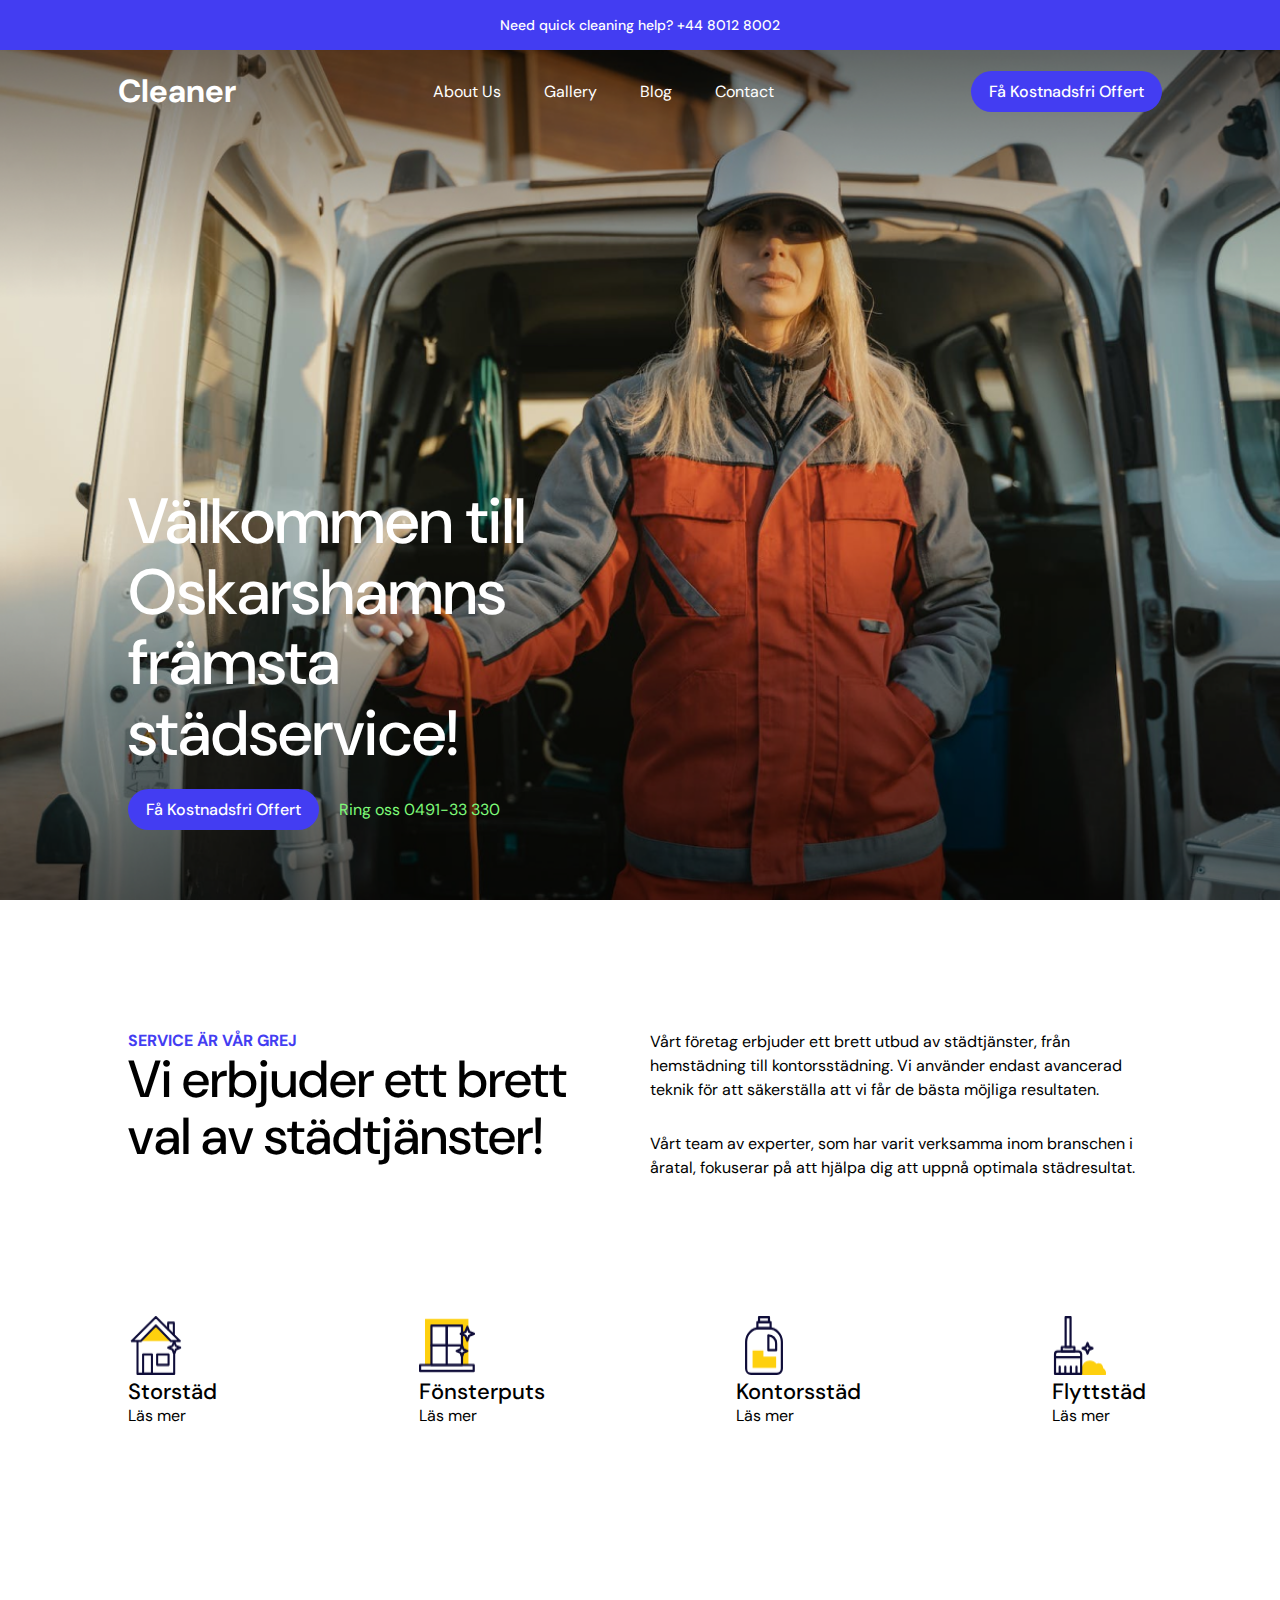
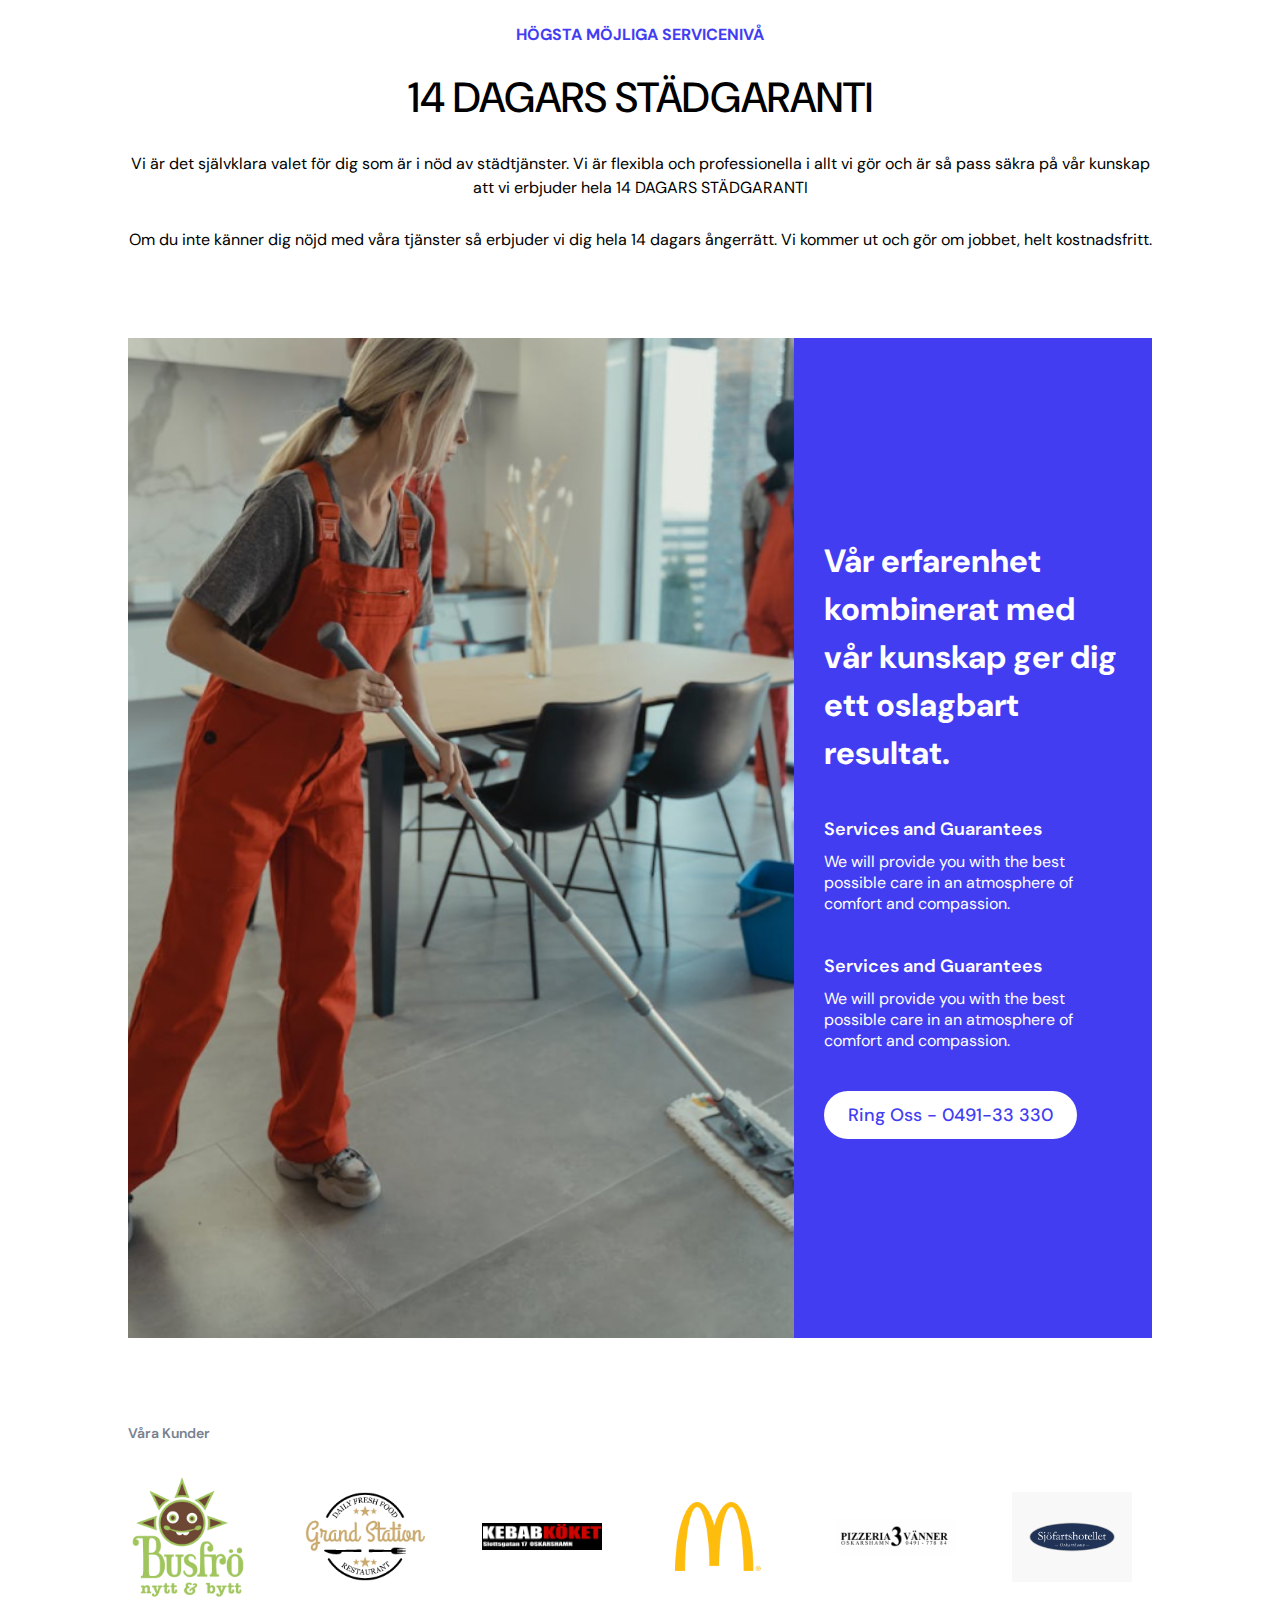
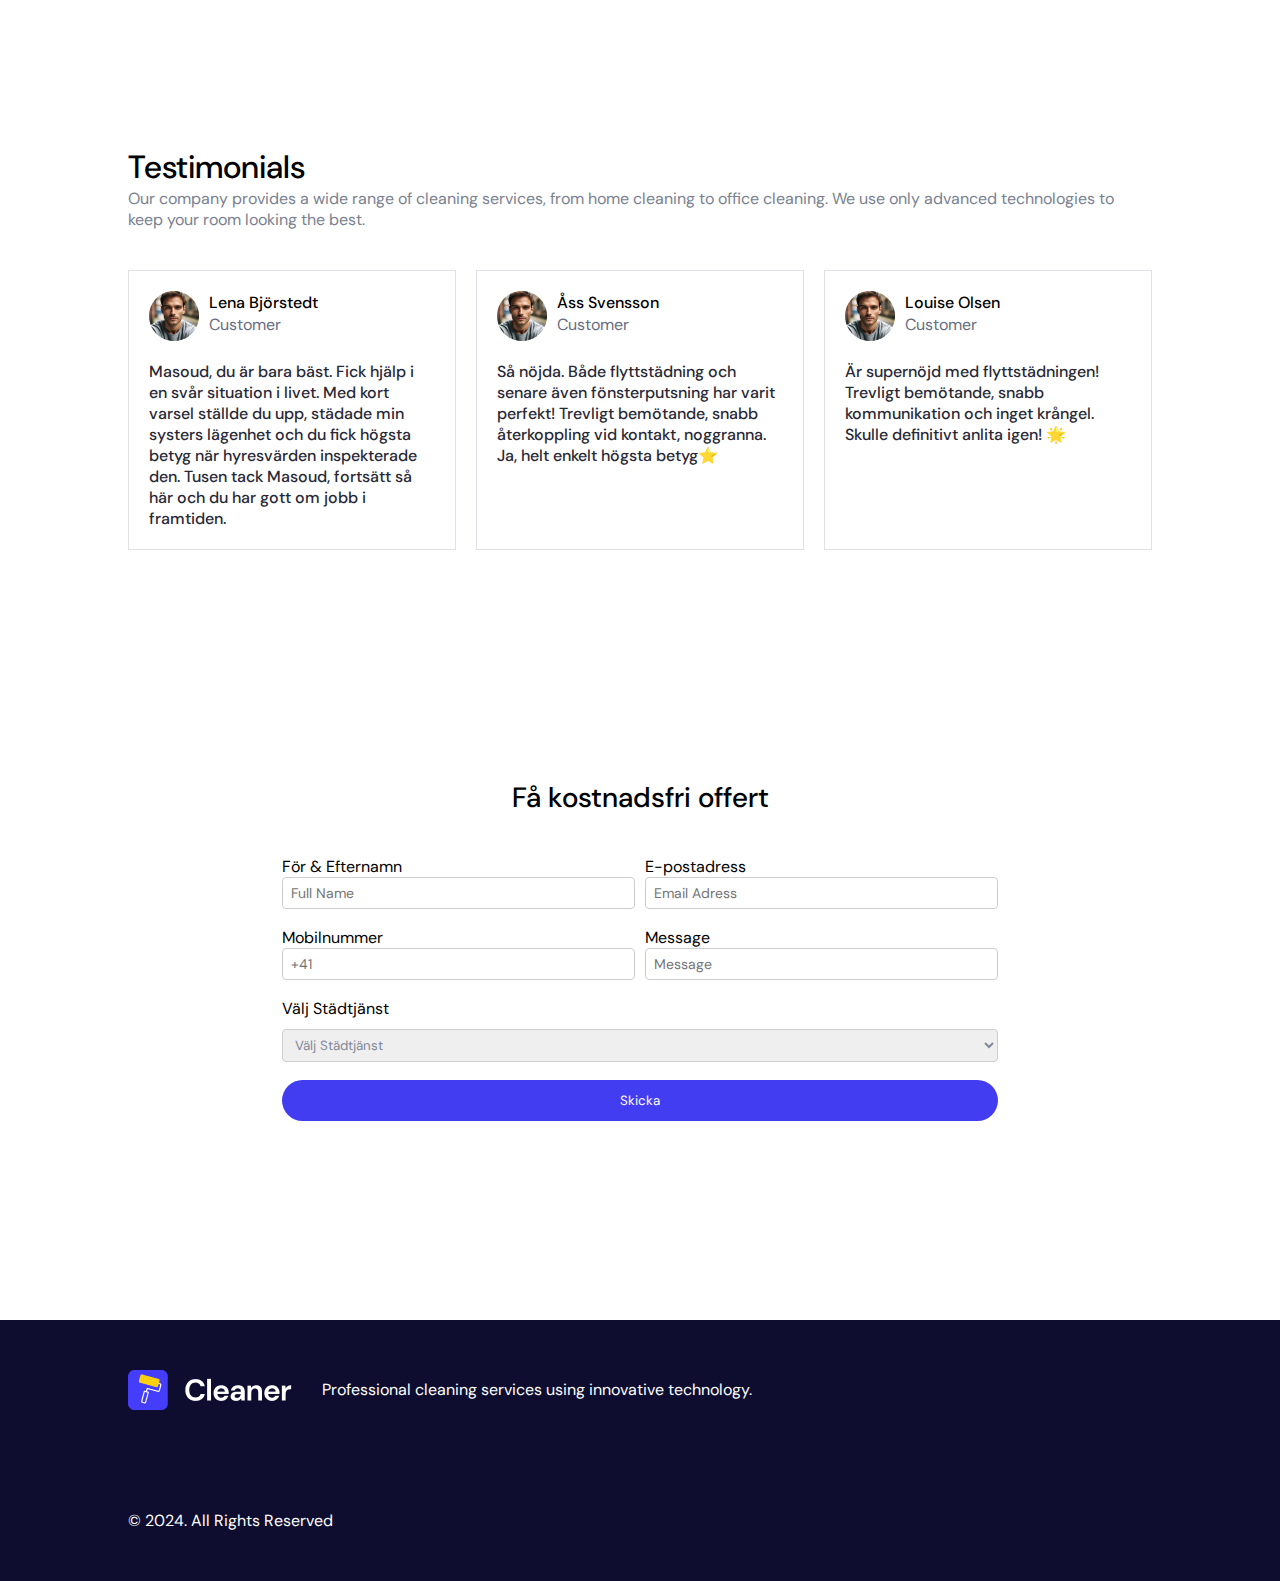
==== commit 1ea8e070: "addiction" ====
--- a/index.html
+++ b/index.html
@@ -47,7 +47,7 @@
                 <li>Blog</li>
                 <li onclick="location.href='contact.html'">Contact</li>
             </ul>
-            <button>Book an appointment</button>
+            <button>Få Kostnadsfri Offert</button>
         </div>
         <div class="container">
             <div class="header">
@@ -71,7 +71,7 @@
                     <div class="right-nav">
                         <a href="#fullName">
                             <button class="book-button first-book-b">
-                                Book an appointment
+                                Få Kostnadsfri Offert
                             </button></a
                         >
 
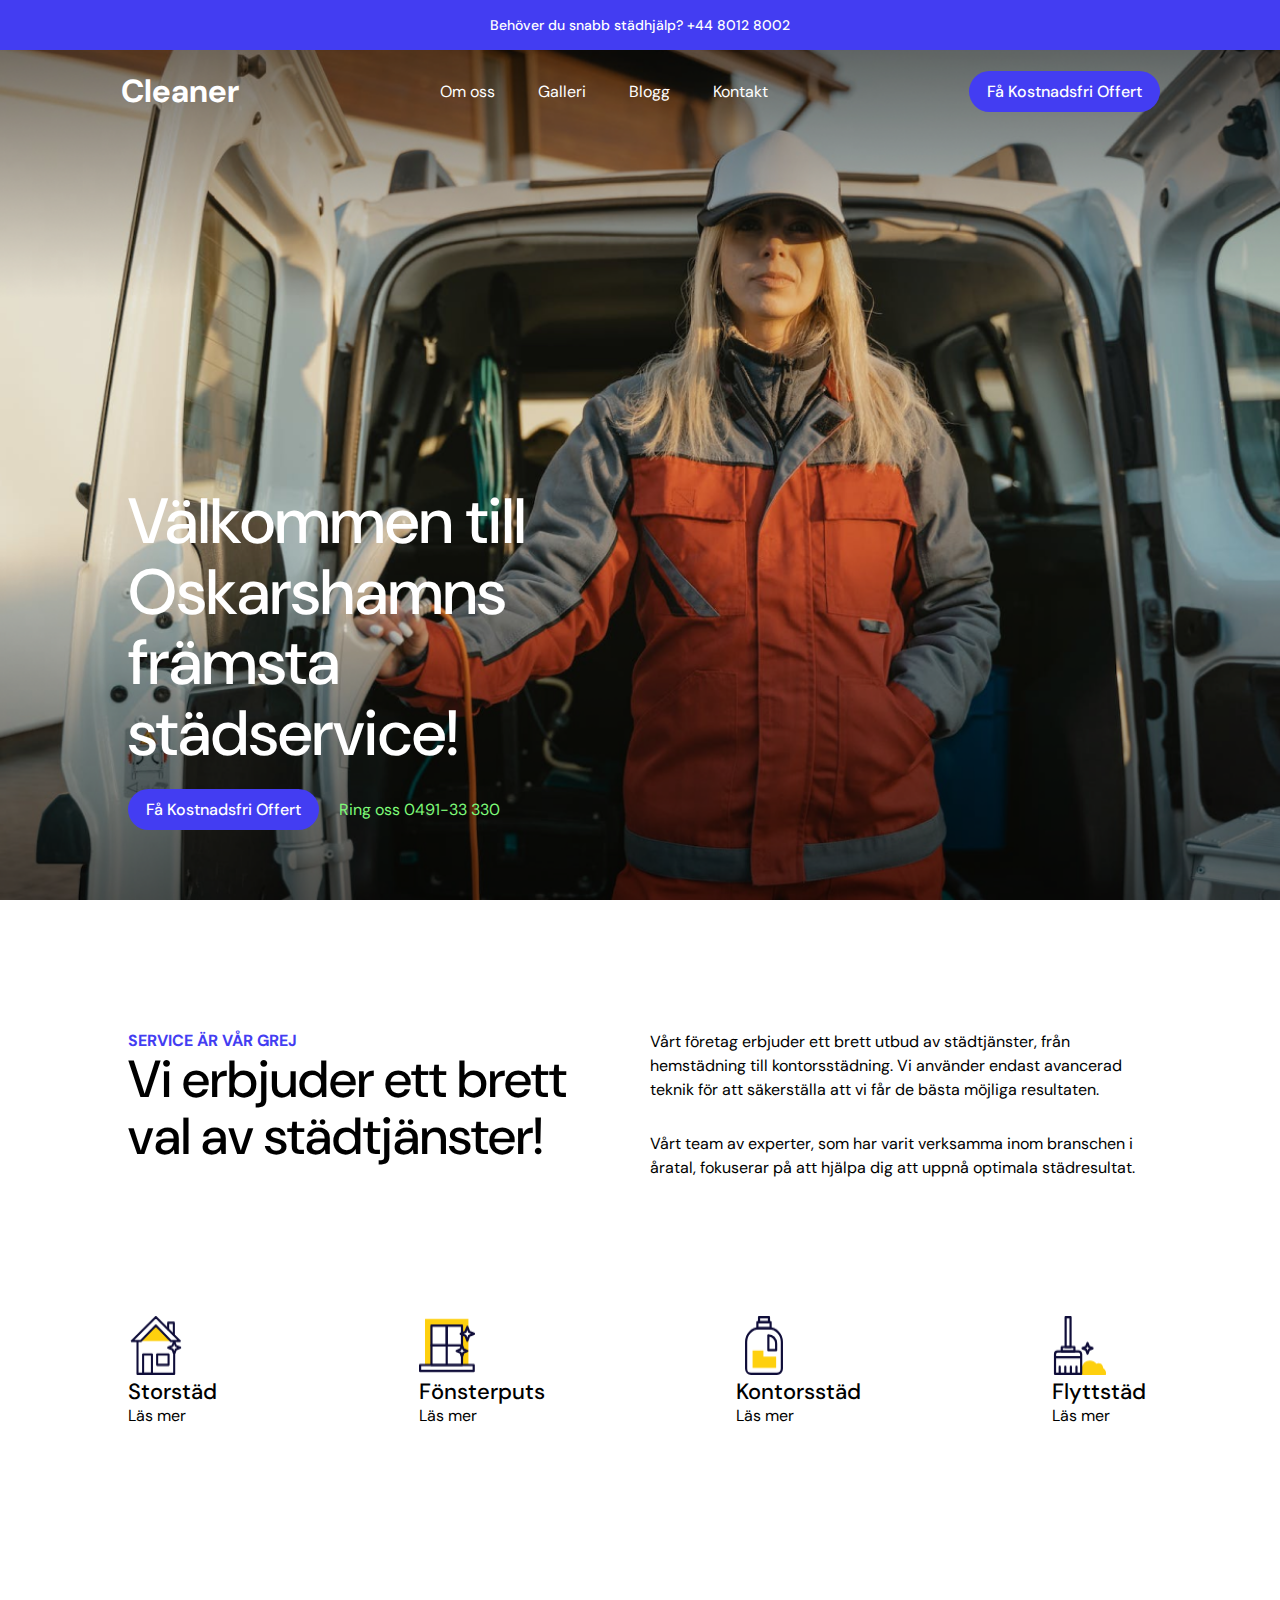
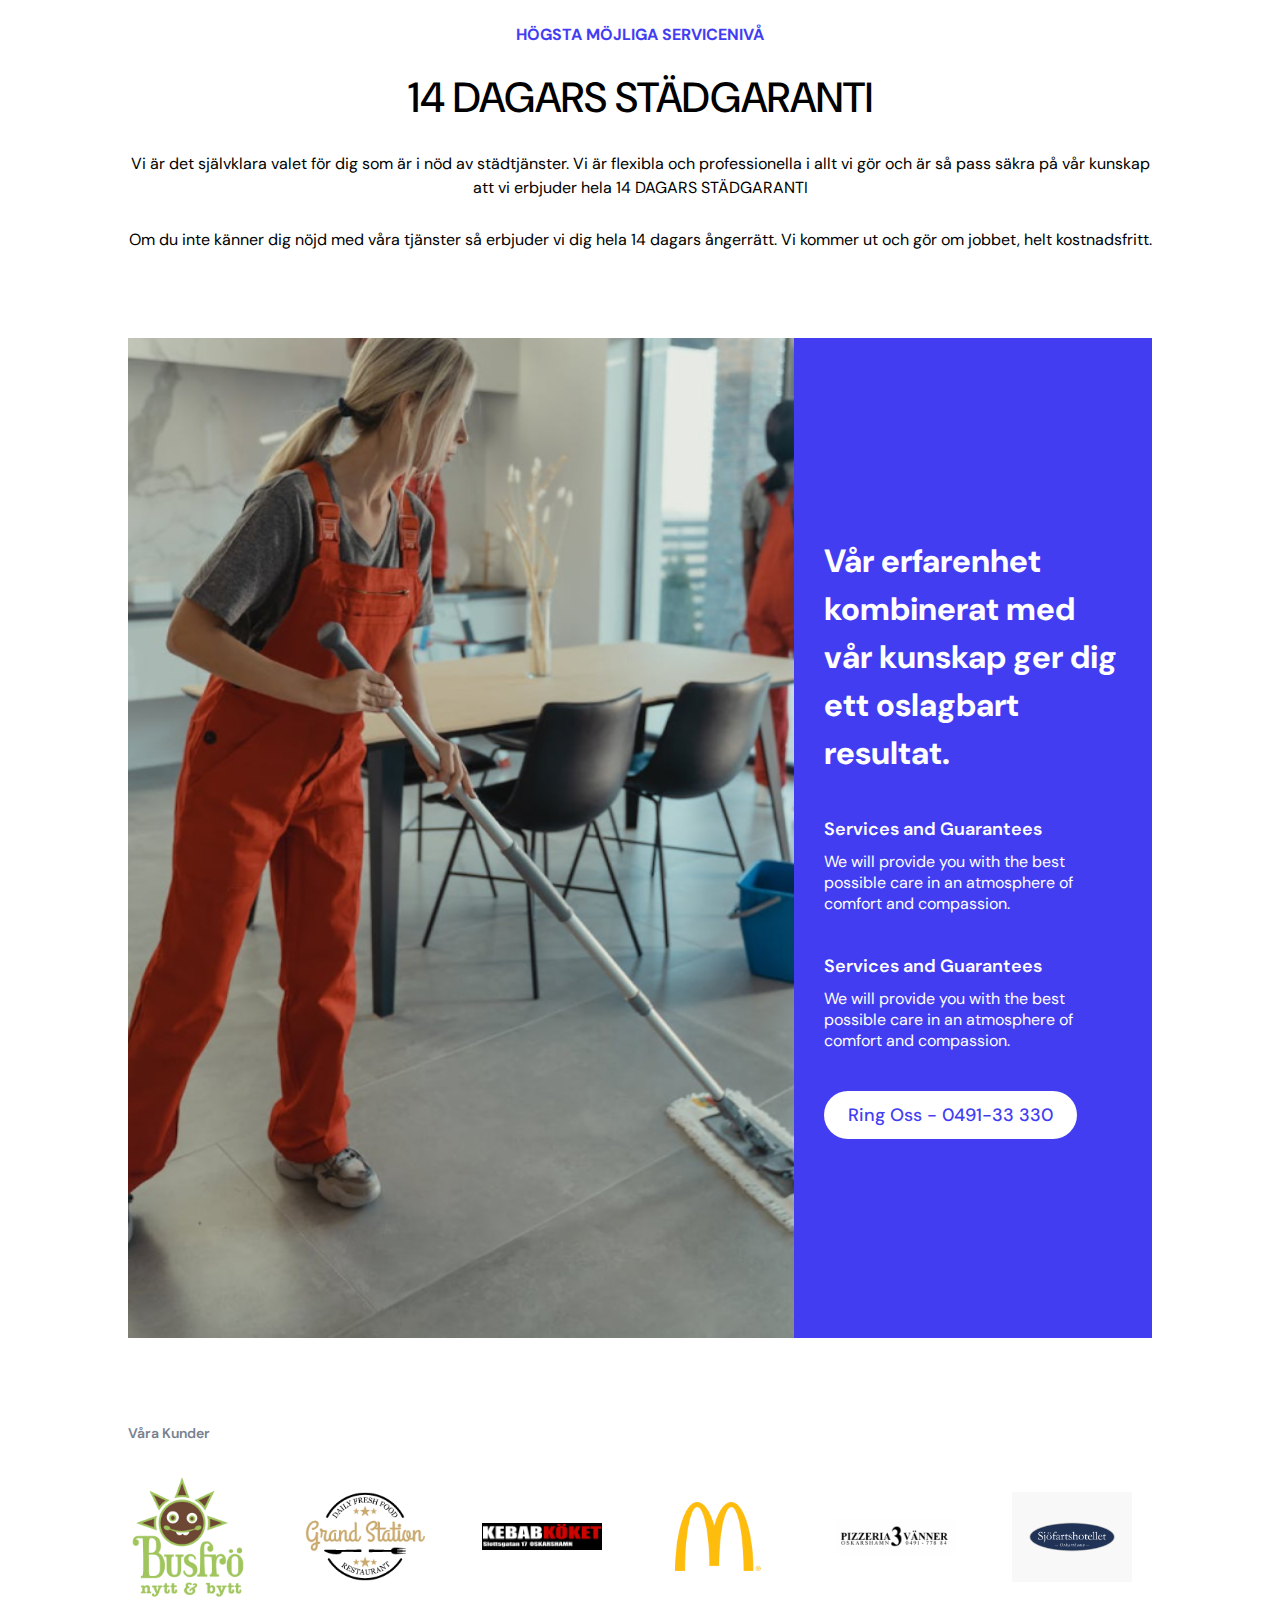
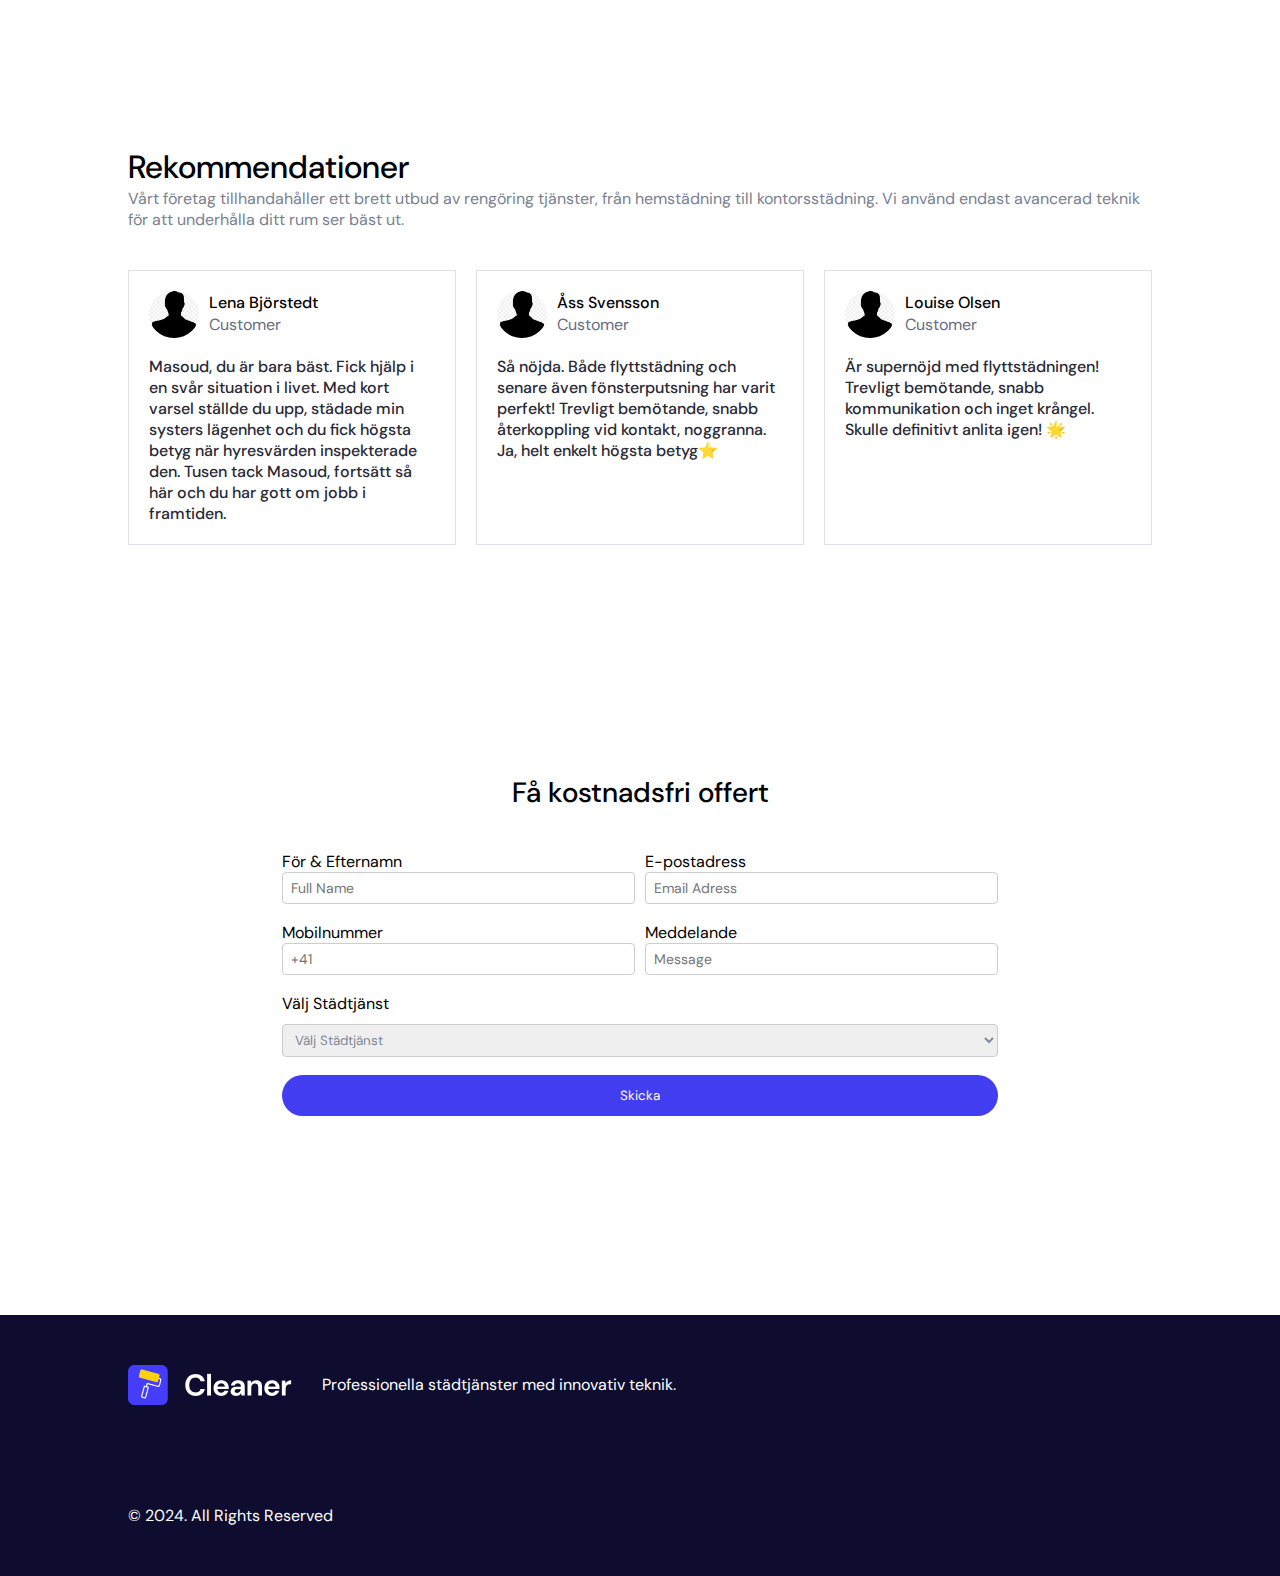
==== commit 028bab1b: "Translation changes 1" ====
--- a/index.html
+++ b/index.html
@@ -8,7 +8,7 @@
             content="width=device-width, initial-scale=1.0,
         maximum-scale=1"
         />
-        <title>Document</title>
+        <title>Home</title>
         <link rel="preconnect" href="https://fonts.googleapis.com" />
         <link rel="preconnect" href="https://fonts.gstatic.com" crossorigin />
         <link
@@ -42,17 +42,17 @@
                 </svg>
             </div>
             <ul class="overlay-links">
-                <li>About Us</li>
-                <li>Gallery</li>
-                <li>Blog</li>
-                <li onclick="location.href='contact.html'">Contact</li>
+                <li>Om oss</li>
+                <li>Galleri</li>
+                <li>Blogg</li>
+                <li onclick="location.href='contact.html'">Kontakt</li>
             </ul>
             <button>Få Kostnadsfri Offert</button>
         </div>
         <div class="container">
             <div class="header">
                 <div class="header-contact">
-                    <p>Need quick cleaning help? +44 8012 8002</p>
+                    <p>Behöver du snabb städhjälp? +44 8012 8002</p>
                 </div>
                 <div class="navigation">
                     <div onclick="location.href='index.html'" class="left-nav">
@@ -60,11 +60,11 @@
                     </div>
                     <div class="middle-nav">
                         <ul class="nav-links">
-                            <li>About Us</li>
-                            <li>Gallery</li>
-                            <li>Blog</li>
+                            <li>Om oss</li>
+                            <li>Galleri</li>
+                            <li>Blogg</li>
                             <li onclick="location.href='contact.html'">
-                                Contact
+                                Kontakt
                             </li>
                         </ul>
                     </div>
@@ -242,19 +242,23 @@
                 </div>
                 <div class="testimonials">
                     <div class="testimonials-text">
-                        <h2>Testimonials</h2>
+                        <h2>Rekommendationer</h2>
                         <p>
-                            Our company provides a wide range of cleaning
-                            services, from home cleaning to office cleaning. We
-                            use only advanced technologies to keep your room
-                            looking the best.
+                            Vårt företag tillhandahåller ett brett utbud av
+                            rengöring tjänster, från hemstädning till
+                            kontorsstädning. Vi använd endast avancerad teknik
+                            för att underhålla ditt rum ser bäst ut.
                         </p>
                     </div>
                     <div class="test-cards">
                         <div class="card">
                             <div class="card-header">
                                 <div class="card-img">
-                                    <img src="/images/profile-pic.png" alt="" />
+                                    <img
+                                        style="width: 50px; border-radius: 50%"
+                                        src="/images/pfp-anonim.png"
+                                        alt=""
+                                    />
                                 </div>
                                 <div class="profile-info">
                                     <p>Lena Björstedt</p>
@@ -276,7 +280,11 @@
                         <div class="card">
                             <div class="card-header">
                                 <div class="card-img">
-                                    <img src="/images/profile-pic.png" alt="" />
+                                    <img
+                                        style="width: 50px; border-radius: 50%"
+                                        src="/images/pfp-anonim.png"
+                                        alt=""
+                                    />
                                 </div>
                                 <div class="profile-info">
                                     <p>Åss Svensson</p>
@@ -295,7 +303,11 @@
                         <div class="card">
                             <div class="card-header">
                                 <div class="card-img">
-                                    <img src="/images/profile-pic.png" alt="" />
+                                    <img
+                                        style="width: 50px; border-radius: 50%"
+                                        src="/images/pfp-anonim.png"
+                                        alt=""
+                                    />
                                 </div>
                                 <div class="profile-info">
                                     <p>Louise Olsen</p>
@@ -350,7 +362,7 @@
                                 />
                             </div>
                             <div class="input-container">
-                                <label for="otherField">Message</label>
+                                <label for="otherField">Meddelande</label>
                                 <input
                                     name="message"
                                     id="otherField"
@@ -530,9 +542,7 @@
         <footer>
             <div class="footeri">
                 <img src="/images/footeri.png" alt="" />
-                <p>
-                    Professional cleaning services using innovative technology.
-                </p>
+                <p>Professionella städtjänster med innovativ teknik.</p>
             </div>
             <div class="footeri-2">
                 <p>© 2024. All Rights Reserved</p>
--- a/style.css
+++ b/style.css
@@ -269,6 +269,10 @@
     letter-spacing: 6%;
     color: #79818f;
 }
+.card-img {
+    width: 50px;
+    height: 50px;
+}
 .test-cards {
     display: flex;
     justify-content: center;
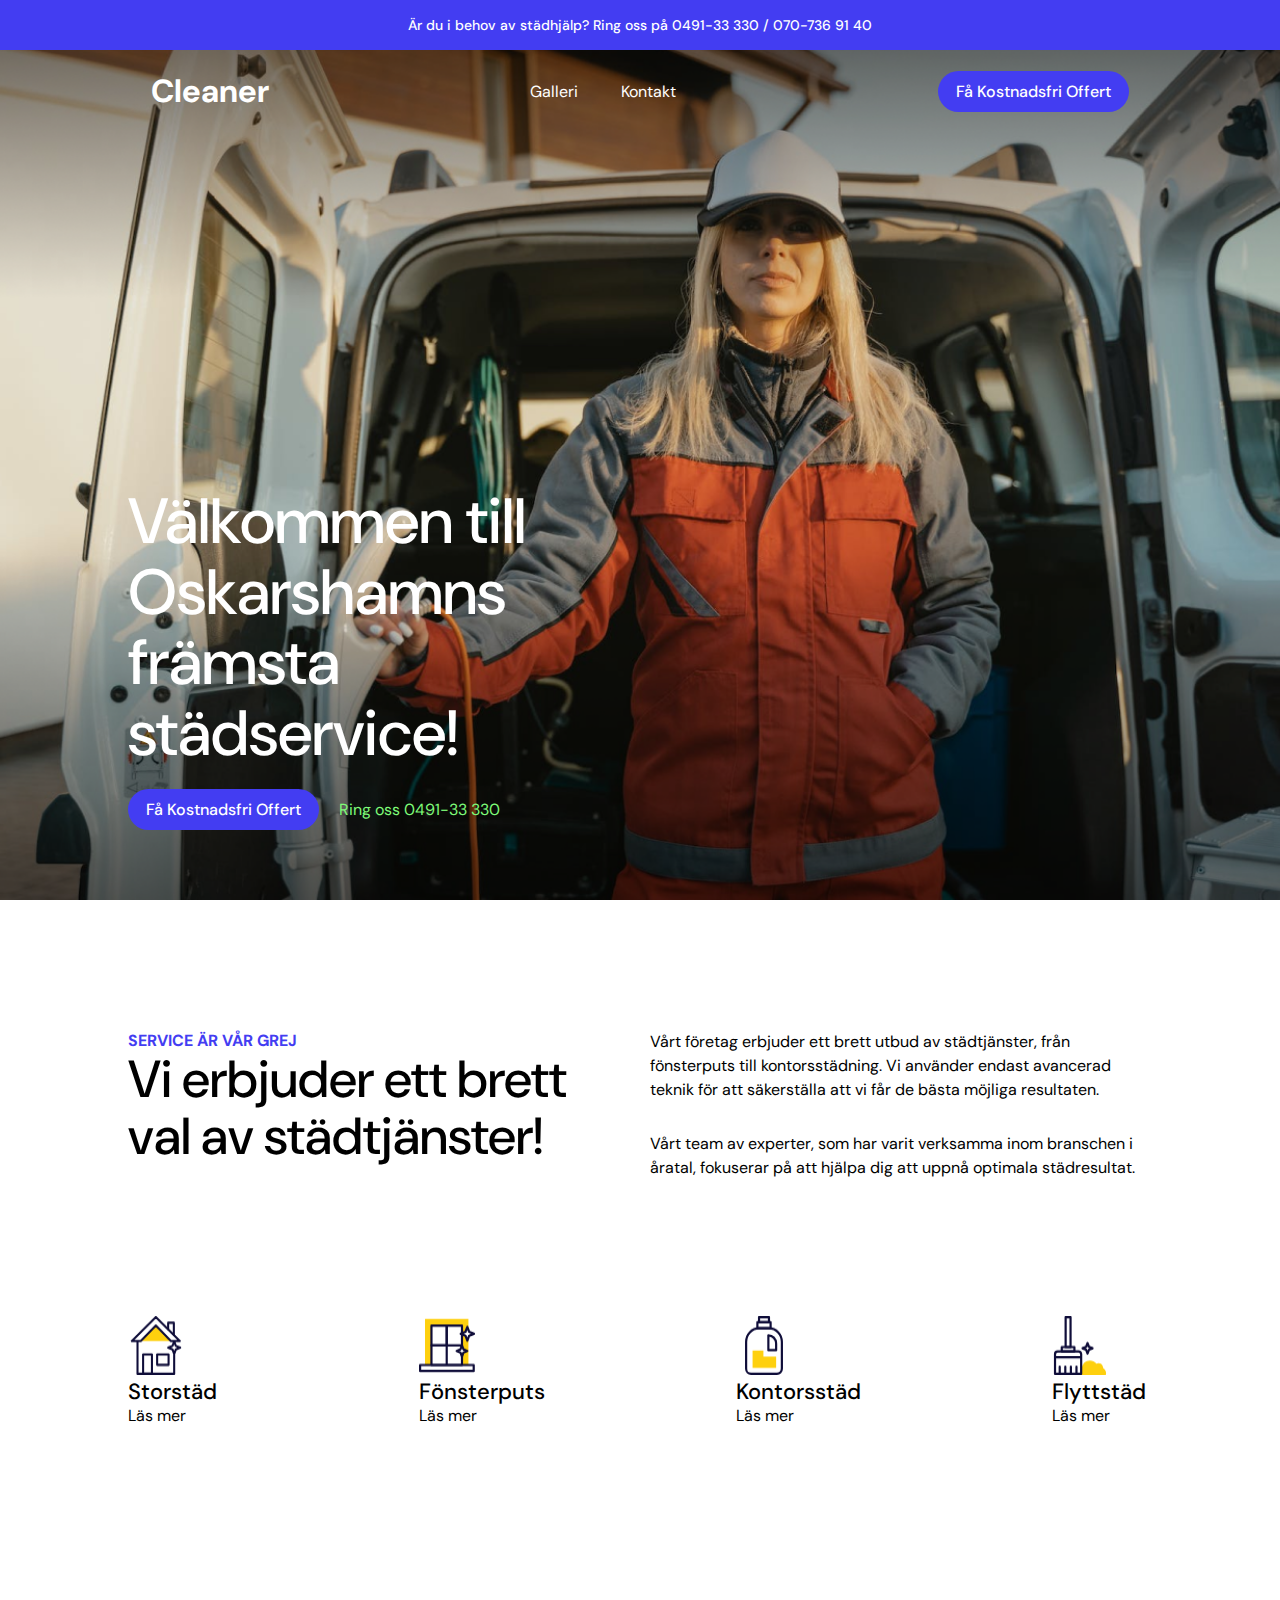
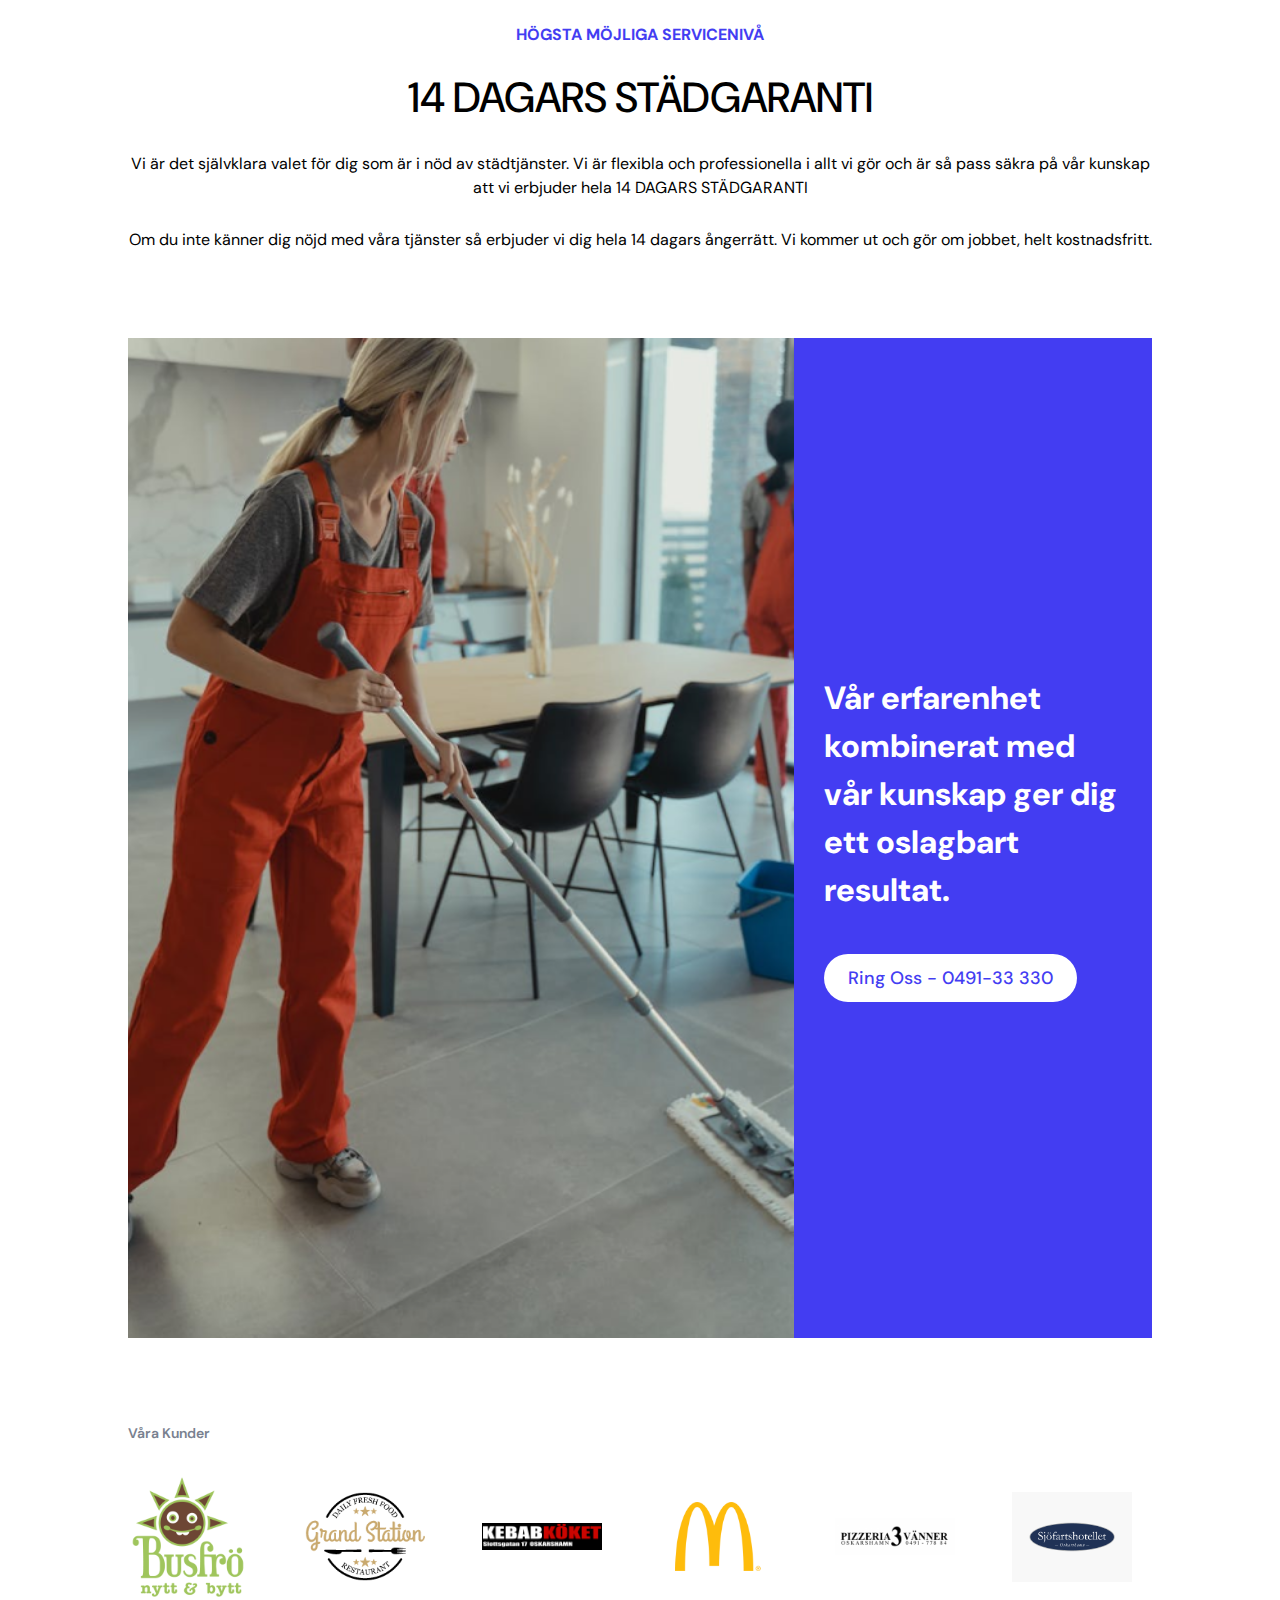
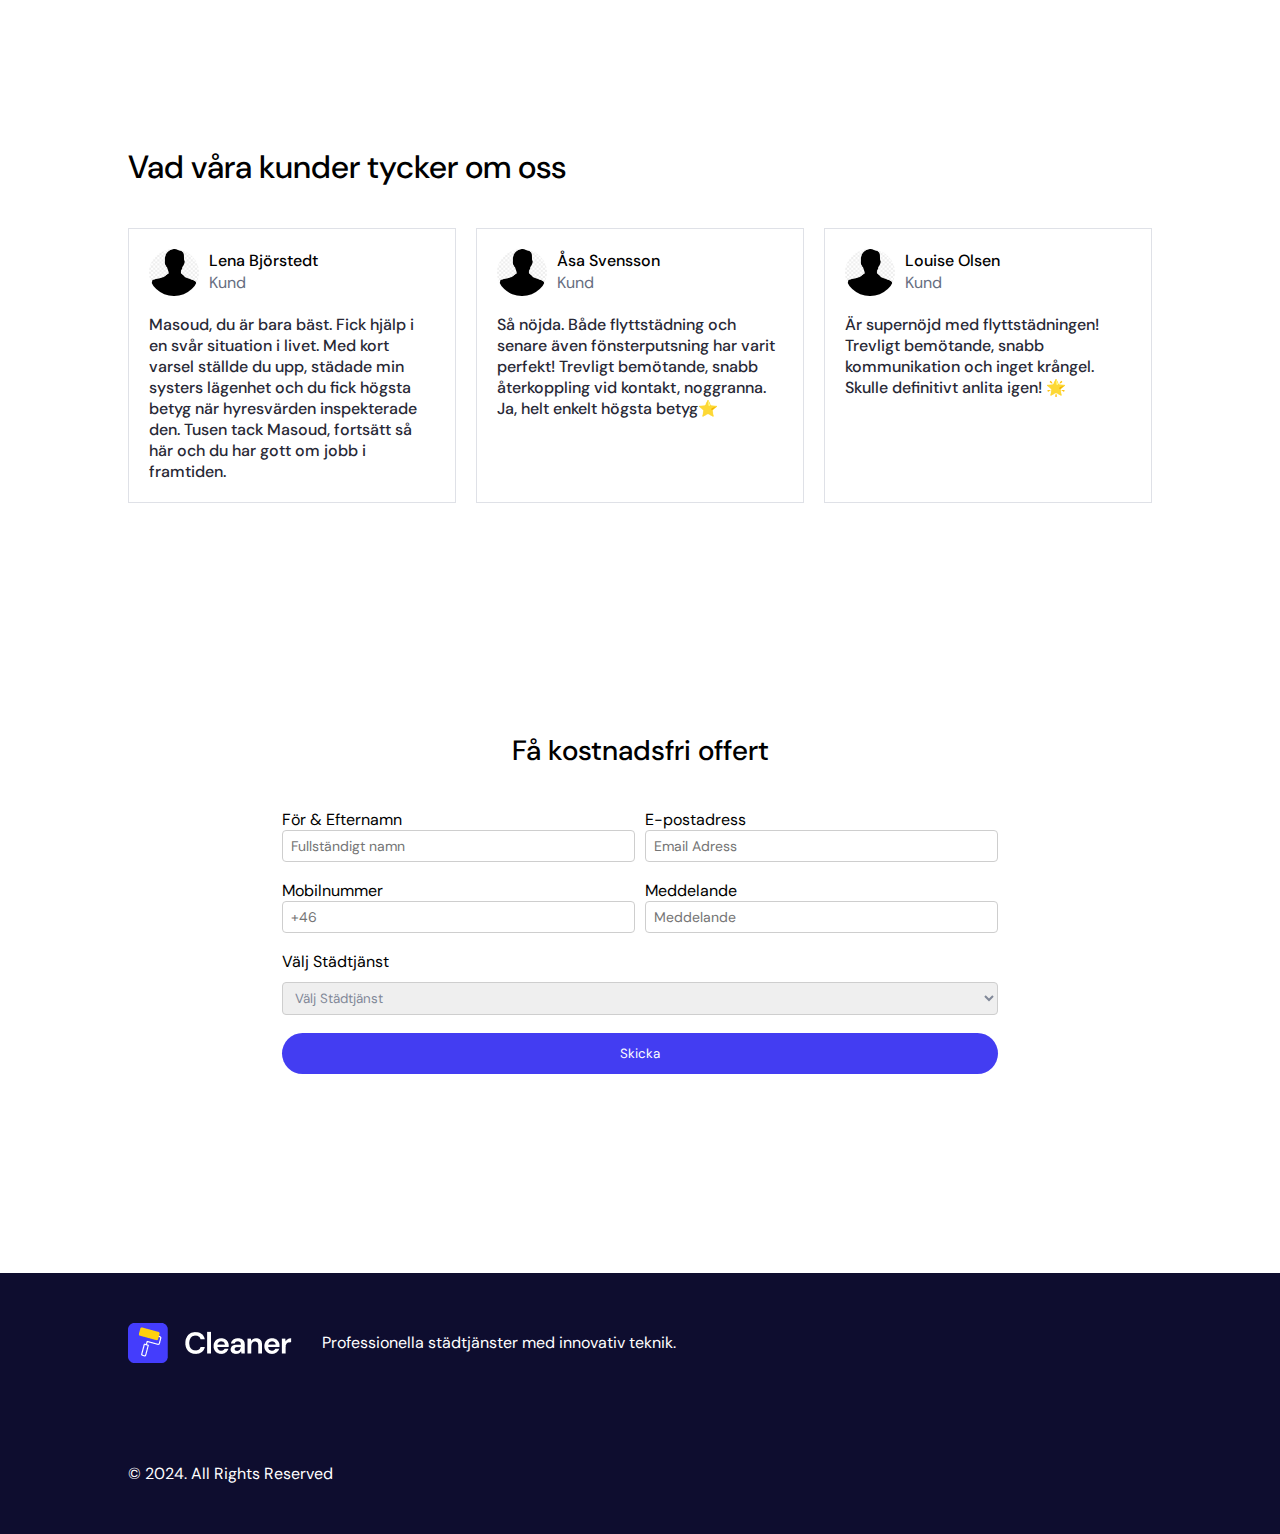
==== commit 0214912f: "Translate" ====
--- a/index.html
+++ b/index.html
@@ -42,9 +42,7 @@
                 </svg>
             </div>
             <ul class="overlay-links">
-                <li>Om oss</li>
                 <li>Galleri</li>
-                <li>Blogg</li>
                 <li onclick="location.href='contact.html'">Kontakt</li>
             </ul>
             <button>Få Kostnadsfri Offert</button>
@@ -52,7 +50,10 @@
         <div class="container">
             <div class="header">
                 <div class="header-contact">
-                    <p>Behöver du snabb städhjälp? +44 8012 8002</p>
+                    <p>
+                        Är du i behov av städhjälp? Ring oss på 0491-33 330 /
+                        070-736 91 40
+                    </p>
                 </div>
                 <div class="navigation">
                     <div onclick="location.href='index.html'" class="left-nav">
@@ -60,9 +61,8 @@
                     </div>
                     <div class="middle-nav">
                         <ul class="nav-links">
-                            <li>Om oss</li>
                             <li>Galleri</li>
-                            <li>Blogg</li>
+
                             <li onclick="location.href='contact.html'">
                                 Kontakt
                             </li>
@@ -110,7 +110,7 @@
                     <div class="main-text">
                         <p>
                             Vårt företag erbjuder ett brett utbud av
-                            städtjänster, från hemstädning till kontorsstädning.
+                            städtjänster, från fönsterputs till kontorsstädning.
                             Vi använder endast avancerad teknik för att
                             säkerställa att vi får de bästa möjliga resultaten.
                         </p>
@@ -200,16 +200,7 @@
                             Vår erfarenhet kombinerat med vår kunskap ger dig
                             ett oslagbart resultat.
                         </h1>
-                        <p class="experience-title">Services and Guarantees</p>
-                        <p class="experience-paragraph">
-                            We will provide you with the best possible care in
-                            an atmosphere of comfort and compassion.
-                        </p>
-                        <p class="experience-title">Services and Guarantees</p>
-                        <p class="experience-paragraph">
-                            We will provide you with the best possible care in
-                            an atmosphere of comfort and compassion.
-                        </p>
+
                         <button class="call-button">
                             Ring Oss - 0491-33 330
                         </button>
@@ -242,13 +233,7 @@
                 </div>
                 <div class="testimonials">
                     <div class="testimonials-text">
-                        <h2>Rekommendationer</h2>
-                        <p>
-                            Vårt företag tillhandahåller ett brett utbud av
-                            rengöring tjänster, från hemstädning till
-                            kontorsstädning. Vi använd endast avancerad teknik
-                            för att underhålla ditt rum ser bäst ut.
-                        </p>
+                        <h2>Vad våra kunder tycker om oss</h2>
                     </div>
                     <div class="test-cards">
                         <div class="card">
@@ -262,7 +247,7 @@
                                 </div>
                                 <div class="profile-info">
                                     <p>Lena Björstedt</p>
-                                    <p>Customer</p>
+                                    <p>Kund</p>
                                 </div>
                             </div>
                             <div class="card-description">
@@ -287,8 +272,8 @@
                                     />
                                 </div>
                                 <div class="profile-info">
-                                    <p>Åss Svensson</p>
-                                    <p>Customer</p>
+                                    <p>Åsa Svensson</p>
+                                    <p>Kund</p>
                                 </div>
                             </div>
                             <div class="card-description">
@@ -311,7 +296,7 @@
                                 </div>
                                 <div class="profile-info">
                                     <p>Louise Olsen</p>
-                                    <p>Customer</p>
+                                    <p>Kund</p>
                                 </div>
                             </div>
                             <div class="card-description">
@@ -334,7 +319,7 @@
                                 <input
                                     name="fullName"
                                     type="text"
-                                    placeholder="Full Name"
+                                    placeholder="Fullständigt namn"
                                     id="fullName"
                                     required
                                 />
@@ -355,7 +340,7 @@
                                 <label for="phoneNumber">Mobilnummer</label>
                                 <input
                                     type="number"
-                                    placeholder="+41"
+                                    placeholder="+46"
                                     name="phoneNumber"
                                     id="phoneNumber"
                                     required
@@ -367,7 +352,7 @@
                                     name="message"
                                     id="otherField"
                                     type="text"
-                                    placeholder="Message"
+                                    placeholder="Meddelande"
                                     required
                                 />
                             </div>
@@ -387,18 +372,15 @@
                                 required
                             >
                                 <option value="">Välj Städtjänst</option>
-                                <option value="house-cleaning">
-                                    House Cleaning
-                                </option>
-                                <option value="car-cleaning">
-                                    Car Cleaning
-                                </option>
+                                <option value="house-cleaning">Storstäd</option>
+                                <option value="car-cleaning">Flyttstäd</option>
                                 <option value="room-cleaning">
-                                    Room Cleaning
+                                    Kontorsstäd
                                 </option>
                                 <option value="window-cleaning">
-                                    Window Cleaning
+                                    Fönsterputs
                                 </option>
+                                <option value="Byggstäd">Byggstäd</option>
                             </select>
                         </div>
                         <div class="window-form" id="window-form">
--- a/style.css
+++ b/style.css
@@ -510,6 +510,7 @@
         padding: 20px;
         padding-bottom: 30px;
     }
+
     .experience-text h1 {
         line-height: 120%;
     }
@@ -532,7 +533,9 @@
         gap: 40px;
     }
     .container {
-        background-repeat: repeat-y;
+        background-size: cover;
+        background-position: top;
+        background-repeat: no-repeat;
     }
     .main-title h2 {
         font-size: 38px;
